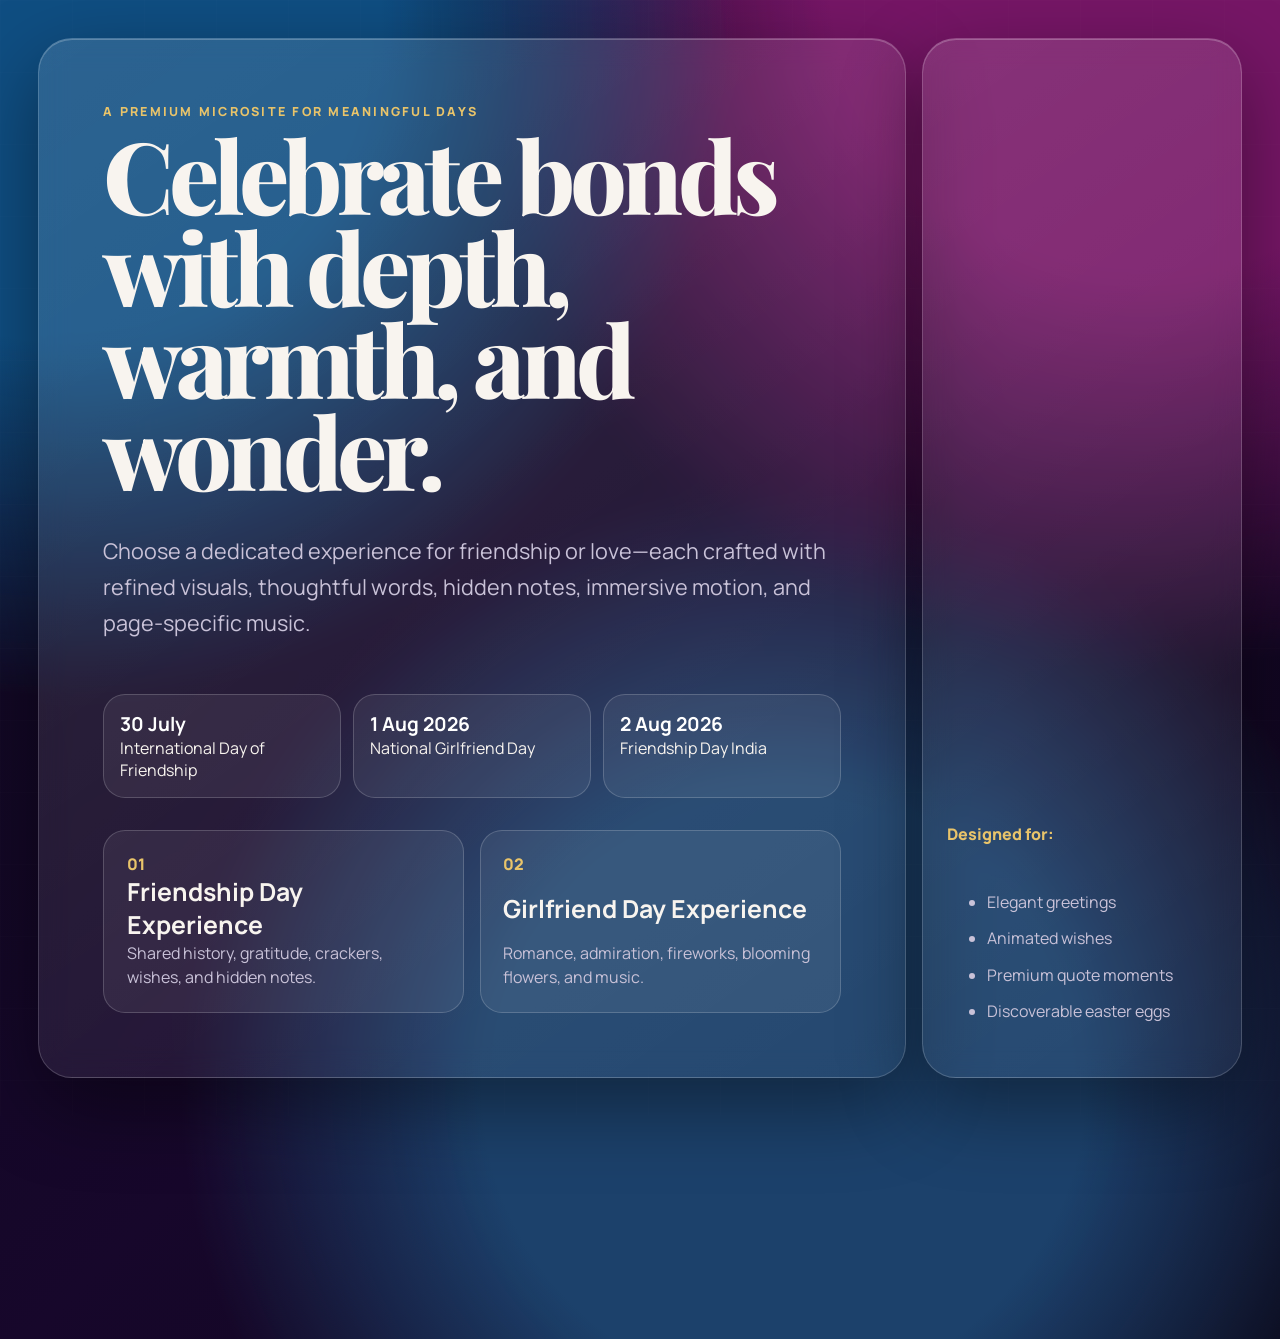
==== index.html @ 3ee18ed9 "Rework site with premium celebrations" ====
<!doctype html>
<html lang="en">
<head>
  <meta charset="utf-8" />
  <meta name="viewport" content="width=device-width, initial-scale=1" />
  <title>Eternal Bonds — Signature Celebrations</title>
  <link rel="preconnect" href="https://fonts.googleapis.com">
  <link rel="preconnect" href="https://fonts.gstatic.com" crossorigin>
  <link href="https://fonts.googleapis.com/css2?family=Manrope:wght@400;500;600;700;800&family=Playfair+Display:wght@700;800&display=swap" rel="stylesheet">
  <link rel="stylesheet" href="styles.css" />
</head>
<body class="home-page">
  <div class="aurora" aria-hidden="true"></div>
  <div class="grain" aria-hidden="true"></div>
  <main class="home-shell">
    <section class="home-hero glass tilt-card">
      <div class="hero-kicker">A premium microsite for meaningful days</div>
      <h1>Celebrate bonds with depth, warmth, and wonder.</h1>
      <p class="hero-copy">Choose a dedicated experience for friendship or love—each crafted with refined visuals, thoughtful words, hidden notes, immersive motion, and page-specific music.</p>
      <div class="date-strip" aria-label="Celebration dates">
        <span><b>30 July</b> International Day of Friendship</span>
        <span><b>1 Aug 2026</b> National Girlfriend Day</span>
        <span><b>2 Aug 2026</b> Friendship Day India</span>
      </div>
      <div class="portal-grid">
        <a class="portal friendship-portal" href="friendship.html">
          <span class="portal-mark">01</span>
          <strong>Friendship Day Experience</strong>
          <small>Shared history, gratitude, crackers, wishes, and hidden notes.</small>
        </a>
        <a class="portal girlfriend-portal" href="girlfriend.html">
          <span class="portal-mark">02</span>
          <strong>Girlfriend Day Experience</strong>
          <small>Romance, admiration, fireworks, blooming flowers, and music.</small>
        </a>
      </div>
    </section>
    <aside class="side-panel glass">
      <p>Designed for:</p>
      <ul>
        <li>Elegant greetings</li>
        <li>Animated wishes</li>
        <li>Premium quote moments</li>
        <li>Discoverable easter eggs</li>
      </ul>
    </aside>
  </main>
  <script src="script.js"></script>
</body>
</html>
---- styles.css ----
:root{--ink:#f8f4ef;--muted:#c9c2d8;--panel:rgba(15,18,38,.64);--line:rgba(255,255,255,.18);--gold:#e9c46a;--cyan:#62e8ff;--rose:#ff7bb8;--violet:#8f7cff;font-family:Manrope,system-ui,sans-serif}*{box-sizing:border-box}body{margin:0;min-height:100svh;color:var(--ink);background:#070817;overflow-x:hidden;perspective:1200px}a{color:inherit;text-decoration:none}button{font:inherit}.aurora{position:fixed;inset:-20%;z-index:-3;background:radial-gradient(circle at 18% 16%,#164d7a 0 16%,transparent 34%),radial-gradient(circle at 78% 12%,#6d195f 0 16%,transparent 36%),radial-gradient(circle at 58% 84%,#204065 0 18%,transparent 36%),linear-gradient(135deg,#080a18,#160827 55%,#080611);filter:saturate(1.15)}.grain{position:fixed;inset:0;z-index:-2;pointer-events:none;opacity:.25;background-image:linear-gradient(rgba(255,255,255,.04) 1px,transparent 1px),linear-gradient(90deg,rgba(255,255,255,.035) 1px,transparent 1px);background-size:72px 72px}.glass{border:1px solid var(--line);background:linear-gradient(145deg,rgba(255,255,255,.12),rgba(255,255,255,.045));box-shadow:0 28px 80px rgba(0,0,0,.42),inset 0 1px 0 rgba(255,255,255,.24);backdrop-filter:blur(14px)}
.home-shell{min-height:100svh;display:grid;grid-template-columns:minmax(0,1fr) 320px;gap:1rem;align-items:stretch;padding:clamp(1rem,3vw,3rem);max-width:1320px;margin:auto}.home-hero{border-radius:34px;padding:clamp(1.6rem,5vw,5rem);display:flex;flex-direction:column;justify-content:center}.hero-kicker,.section-label{color:var(--gold);font-weight:800;letter-spacing:.18em;text-transform:uppercase;font-size:.78rem}.home-hero h1,.signature-hero h1{font-family:'Playfair Display',serif;font-weight:800;letter-spacing:-.055em;line-height:.92;margin:.5rem 0 1rem}.home-hero h1{font-size:clamp(3rem,7.8vw,7.9rem);max-width:980px}.hero-copy,.lead{font-size:clamp(1.03rem,1.8vw,1.35rem);line-height:1.65;color:var(--muted);max-width:820px}.date-strip{display:grid;grid-template-columns:repeat(3,1fr);gap:.75rem;margin:2rem 0}.date-strip span,.portal,.editorial-card,.quote-card{border:1px solid var(--line);background:rgba(255,255,255,.065);border-radius:22px}.date-strip span{padding:1rem}.date-strip b{display:block;color:#fff;font-size:1.2rem}.portal-grid{display:grid;grid-template-columns:repeat(2,minmax(0,1fr));gap:1rem}.portal{padding:1.4rem;min-height:180px;display:flex;flex-direction:column;justify-content:space-between;transition:.25s ease}.portal:hover{transform:translateY(-8px);border-color:rgba(255,255,255,.42);background:rgba(255,255,255,.1)}.portal-mark{color:var(--gold);font-weight:900}.portal strong{font-size:1.55rem}.portal small{color:var(--muted);font-size:1rem;line-height:1.5}.side-panel{border-radius:34px;padding:1.5rem;align-self:stretch;display:flex;flex-direction:column;justify-content:end}.side-panel p{color:var(--gold);font-weight:800}.side-panel li{margin:.9rem 0;color:var(--muted)}
.topbar{position:fixed;z-index:20;top:1rem;left:50%;transform:translateX(-50%);width:min(1100px,calc(100% - 2rem));border-radius:999px;padding:.78rem 1rem;display:flex;align-items:center;justify-content:space-between}.music-toggle,.wish-button{border:0;border-radius:999px;padding:.9rem 1.2rem;color:#0d1022;background:linear-gradient(135deg,#fff,var(--cyan));font-weight:900;cursor:pointer;box-shadow:0 16px 36px rgba(0,0,0,.35)}.girlfriend-page .music-toggle,.girlfriend-page .wish-button{background:linear-gradient(135deg,#fff,#ff9ac9)}.celebration-shell{width:min(1120px,calc(100% - 2rem));margin:0 auto;padding:6.25rem 0 3rem;display:grid;gap:1.2rem}.signature-hero{border-radius:34px;padding:clamp(1.6rem,4vw,4rem);min-height:420px;display:grid;align-content:center;position:relative;overflow:hidden}.signature-hero:after{content:"";position:absolute;inset:auto -10% -35% 35%;height:260px;background:radial-gradient(circle,#ffffff24,transparent 62%);pointer-events:none}.signature-hero h1{font-size:clamp(2.6rem,6vw,6.5rem);max-width:980px}.hero-actions{display:flex;gap:1rem;align-items:center;flex-wrap:wrap;margin-top:1rem}.hero-actions span{color:var(--muted);max-width:420px}.content-band{display:grid;grid-template-columns:repeat(3,1fr);gap:1rem}.editorial-card{padding:1.4rem;min-height:210px}.editorial-card h2,.quote-stage h2,.easter-zone h2{font-family:'Playfair Display',serif;letter-spacing:-.03em;font-size:clamp(1.7rem,3vw,2.6rem);margin:.1rem 0 .75rem}.editorial-card p,.easter-zone p{color:var(--muted);line-height:1.65}.quote-stage,.easter-zone{border-radius:32px;padding:1.5rem}.quote-stage{display:grid;gap:1rem}.quote-grid{display:grid;grid-template-columns:repeat(3,1fr);gap:1rem}.quote-card{padding:1.25rem;min-height:180px;transition:opacity .4s ease,transform .4s ease}.quote-card span{display:inline-grid;place-items:center;width:48px;height:48px;border-radius:16px;background:rgba(255,255,255,.12);font-size:1.6rem}.quote-card p{font-size:1.08rem;line-height:1.55}.quote-card.fade-in{animation:fadeIn .7s ease both}.secret-field{min-height:100px;display:flex;flex-wrap:wrap;gap:.85rem;align-items:center;justify-content:center;margin-top:1rem}.secret{width:52px;height:52px;border:1px solid var(--line);border-radius:18px;background:rgba(255,255,255,.12);font-size:1.35rem;cursor:pointer;box-shadow:0 0 22px rgba(255,255,255,.12);transition:.2s ease}.secret:hover{transform:translateY(-5px) scale(1.05);background:rgba(255,255,255,.2)}.fading-quote{flex-basis:min(620px,100%);padding:1rem 1.1rem;border-radius:18px;background:rgba(248,244,239,.94);color:#181429;font-weight:900;text-align:center;box-shadow:0 20px 50px rgba(0,0,0,.38);animation:fadeQuote 4s ease forwards}.sky-effects{position:fixed;inset:0;z-index:10;pointer-events:none;overflow:hidden}.asteroid-particle,.spark,.petal{position:fixed;pointer-events:none;z-index:30}.asteroid-particle{width:6px;height:6px;border-radius:50%;background:radial-gradient(circle,#fff,#7af7ff 58%,transparent 70%);box-shadow:0 0 16px #74f8ff;animation:trail .65s ease-out forwards}.spark{width:8px;height:8px;border-radius:50%;background:var(--spark,#fff);box-shadow:0 0 20px var(--spark,#fff);animation:blast .95s cubic-bezier(.1,.7,.2,1) forwards}.petal{width:16px;height:24px;border-radius:70% 30% 70% 30%;background:linear-gradient(135deg,#fff,#ff79b7);box-shadow:0 0 18px #ff9ac9;animation:petalBloom 1.6s ease-out forwards}.sparkle{position:fixed;z-index:30;color:#fff6a9;pointer-events:none;text-shadow:0 0 18px #fff;animation:sparklePop .9s ease forwards}
@keyframes fadeIn{from{opacity:0;transform:translateY(12px)}to{opacity:1;transform:none}}@keyframes fadeQuote{0%{opacity:0;transform:translateY(8px) scale(.98)}15%,78%{opacity:1;transform:none}100%{opacity:0;transform:translateY(-14px) scale(.98)}}@keyframes trail{to{opacity:0;transform:translate(var(--dx),var(--dy)) scale(.1)}}@keyframes blast{to{opacity:0;transform:translate(var(--x),var(--y)) scale(.2) rotate(240deg)}}@keyframes petalBloom{0%{opacity:0;transform:translate(-50%,-50%) rotate(0) scale(.2)}20%{opacity:1}100%{opacity:0;transform:translate(var(--x),var(--y)) rotate(var(--r)) scale(1.08)}}@keyframes sparklePop{to{opacity:0;transform:translateY(-24px) scale(.2) rotate(90deg)}}
@media(max-width:980px){.home-shell{grid-template-columns:1fr}.side-panel{display:none}.date-strip,.portal-grid,.content-band,.quote-grid{grid-template-columns:1fr}.signature-hero{min-height:auto}.topbar{font-size:.9rem}.hero-actions{align-items:flex-start;flex-direction:column}}@media(prefers-reduced-motion:reduce){*,*::before,*::after{animation-duration:.01ms!important;animation-iteration-count:1!important;scroll-behavior:auto!important}.asteroid-particle,.spark,.petal,.sparkle{display:none!important}}
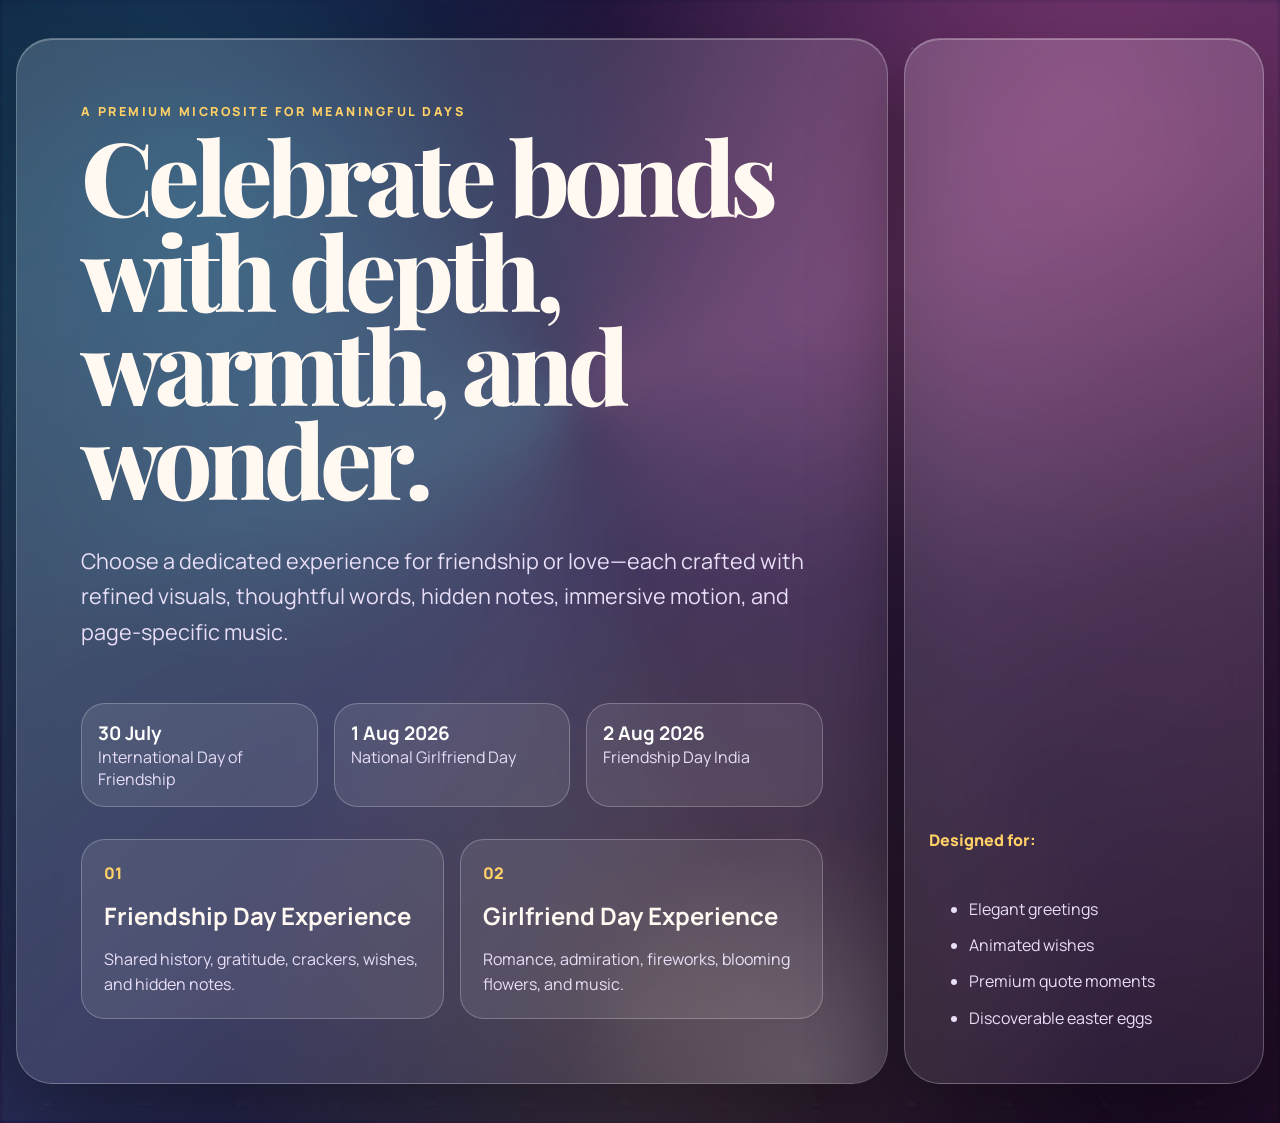
==== commit 544b38f3: "Refresh celebratory design with canvas effects" ====
--- a/index.html
+++ b/index.html
@@ -10,6 +10,7 @@
   <link rel="stylesheet" href="styles.css" />
 </head>
 <body class="home-page">
+  <canvas class="fx-canvas" aria-hidden="true"></canvas>
   <div class="aurora" aria-hidden="true"></div>
   <div class="grain" aria-hidden="true"></div>
   <main class="home-shell">
--- a/styles.css
+++ b/styles.css
@@ -1,5 +1,344 @@
-:root{--ink:#f8f4ef;--muted:#c9c2d8;--panel:rgba(15,18,38,.64);--line:rgba(255,255,255,.18);--gold:#e9c46a;--cyan:#62e8ff;--rose:#ff7bb8;--violet:#8f7cff;font-family:Manrope,system-ui,sans-serif}*{box-sizing:border-box}body{margin:0;min-height:100svh;color:var(--ink);background:#070817;overflow-x:hidden;perspective:1200px}a{color:inherit;text-decoration:none}button{font:inherit}.aurora{position:fixed;inset:-20%;z-index:-3;background:radial-gradient(circle at 18% 16%,#164d7a 0 16%,transparent 34%),radial-gradient(circle at 78% 12%,#6d195f 0 16%,transparent 36%),radial-gradient(circle at 58% 84%,#204065 0 18%,transparent 36%),linear-gradient(135deg,#080a18,#160827 55%,#080611);filter:saturate(1.15)}.grain{position:fixed;inset:0;z-index:-2;pointer-events:none;opacity:.25;background-image:linear-gradient(rgba(255,255,255,.04) 1px,transparent 1px),linear-gradient(90deg,rgba(255,255,255,.035) 1px,transparent 1px);background-size:72px 72px}.glass{border:1px solid var(--line);background:linear-gradient(145deg,rgba(255,255,255,.12),rgba(255,255,255,.045));box-shadow:0 28px 80px rgba(0,0,0,.42),inset 0 1px 0 rgba(255,255,255,.24);backdrop-filter:blur(14px)}
-.home-shell{min-height:100svh;display:grid;grid-template-columns:minmax(0,1fr) 320px;gap:1rem;align-items:stretch;padding:clamp(1rem,3vw,3rem);max-width:1320px;margin:auto}.home-hero{border-radius:34px;padding:clamp(1.6rem,5vw,5rem);display:flex;flex-direction:column;justify-content:center}.hero-kicker,.section-label{color:var(--gold);font-weight:800;letter-spacing:.18em;text-transform:uppercase;font-size:.78rem}.home-hero h1,.signature-hero h1{font-family:'Playfair Display',serif;font-weight:800;letter-spacing:-.055em;line-height:.92;margin:.5rem 0 1rem}.home-hero h1{font-size:clamp(3rem,7.8vw,7.9rem);max-width:980px}.hero-copy,.lead{font-size:clamp(1.03rem,1.8vw,1.35rem);line-height:1.65;color:var(--muted);max-width:820px}.date-strip{display:grid;grid-template-columns:repeat(3,1fr);gap:.75rem;margin:2rem 0}.date-strip span,.portal,.editorial-card,.quote-card{border:1px solid var(--line);background:rgba(255,255,255,.065);border-radius:22px}.date-strip span{padding:1rem}.date-strip b{display:block;color:#fff;font-size:1.2rem}.portal-grid{display:grid;grid-template-columns:repeat(2,minmax(0,1fr));gap:1rem}.portal{padding:1.4rem;min-height:180px;display:flex;flex-direction:column;justify-content:space-between;transition:.25s ease}.portal:hover{transform:translateY(-8px);border-color:rgba(255,255,255,.42);background:rgba(255,255,255,.1)}.portal-mark{color:var(--gold);font-weight:900}.portal strong{font-size:1.55rem}.portal small{color:var(--muted);font-size:1rem;line-height:1.5}.side-panel{border-radius:34px;padding:1.5rem;align-self:stretch;display:flex;flex-direction:column;justify-content:end}.side-panel p{color:var(--gold);font-weight:800}.side-panel li{margin:.9rem 0;color:var(--muted)}
-.topbar{position:fixed;z-index:20;top:1rem;left:50%;transform:translateX(-50%);width:min(1100px,calc(100% - 2rem));border-radius:999px;padding:.78rem 1rem;display:flex;align-items:center;justify-content:space-between}.music-toggle,.wish-button{border:0;border-radius:999px;padding:.9rem 1.2rem;color:#0d1022;background:linear-gradient(135deg,#fff,var(--cyan));font-weight:900;cursor:pointer;box-shadow:0 16px 36px rgba(0,0,0,.35)}.girlfriend-page .music-toggle,.girlfriend-page .wish-button{background:linear-gradient(135deg,#fff,#ff9ac9)}.celebration-shell{width:min(1120px,calc(100% - 2rem));margin:0 auto;padding:6.25rem 0 3rem;display:grid;gap:1.2rem}.signature-hero{border-radius:34px;padding:clamp(1.6rem,4vw,4rem);min-height:420px;display:grid;align-content:center;position:relative;overflow:hidden}.signature-hero:after{content:"";position:absolute;inset:auto -10% -35% 35%;height:260px;background:radial-gradient(circle,#ffffff24,transparent 62%);pointer-events:none}.signature-hero h1{font-size:clamp(2.6rem,6vw,6.5rem);max-width:980px}.hero-actions{display:flex;gap:1rem;align-items:center;flex-wrap:wrap;margin-top:1rem}.hero-actions span{color:var(--muted);max-width:420px}.content-band{display:grid;grid-template-columns:repeat(3,1fr);gap:1rem}.editorial-card{padding:1.4rem;min-height:210px}.editorial-card h2,.quote-stage h2,.easter-zone h2{font-family:'Playfair Display',serif;letter-spacing:-.03em;font-size:clamp(1.7rem,3vw,2.6rem);margin:.1rem 0 .75rem}.editorial-card p,.easter-zone p{color:var(--muted);line-height:1.65}.quote-stage,.easter-zone{border-radius:32px;padding:1.5rem}.quote-stage{display:grid;gap:1rem}.quote-grid{display:grid;grid-template-columns:repeat(3,1fr);gap:1rem}.quote-card{padding:1.25rem;min-height:180px;transition:opacity .4s ease,transform .4s ease}.quote-card span{display:inline-grid;place-items:center;width:48px;height:48px;border-radius:16px;background:rgba(255,255,255,.12);font-size:1.6rem}.quote-card p{font-size:1.08rem;line-height:1.55}.quote-card.fade-in{animation:fadeIn .7s ease both}.secret-field{min-height:100px;display:flex;flex-wrap:wrap;gap:.85rem;align-items:center;justify-content:center;margin-top:1rem}.secret{width:52px;height:52px;border:1px solid var(--line);border-radius:18px;background:rgba(255,255,255,.12);font-size:1.35rem;cursor:pointer;box-shadow:0 0 22px rgba(255,255,255,.12);transition:.2s ease}.secret:hover{transform:translateY(-5px) scale(1.05);background:rgba(255,255,255,.2)}.fading-quote{flex-basis:min(620px,100%);padding:1rem 1.1rem;border-radius:18px;background:rgba(248,244,239,.94);color:#181429;font-weight:900;text-align:center;box-shadow:0 20px 50px rgba(0,0,0,.38);animation:fadeQuote 4s ease forwards}.sky-effects{position:fixed;inset:0;z-index:10;pointer-events:none;overflow:hidden}.asteroid-particle,.spark,.petal{position:fixed;pointer-events:none;z-index:30}.asteroid-particle{width:6px;height:6px;border-radius:50%;background:radial-gradient(circle,#fff,#7af7ff 58%,transparent 70%);box-shadow:0 0 16px #74f8ff;animation:trail .65s ease-out forwards}.spark{width:8px;height:8px;border-radius:50%;background:var(--spark,#fff);box-shadow:0 0 20px var(--spark,#fff);animation:blast .95s cubic-bezier(.1,.7,.2,1) forwards}.petal{width:16px;height:24px;border-radius:70% 30% 70% 30%;background:linear-gradient(135deg,#fff,#ff79b7);box-shadow:0 0 18px #ff9ac9;animation:petalBloom 1.6s ease-out forwards}.sparkle{position:fixed;z-index:30;color:#fff6a9;pointer-events:none;text-shadow:0 0 18px #fff;animation:sparklePop .9s ease forwards}
-@keyframes fadeIn{from{opacity:0;transform:translateY(12px)}to{opacity:1;transform:none}}@keyframes fadeQuote{0%{opacity:0;transform:translateY(8px) scale(.98)}15%,78%{opacity:1;transform:none}100%{opacity:0;transform:translateY(-14px) scale(.98)}}@keyframes trail{to{opacity:0;transform:translate(var(--dx),var(--dy)) scale(.1)}}@keyframes blast{to{opacity:0;transform:translate(var(--x),var(--y)) scale(.2) rotate(240deg)}}@keyframes petalBloom{0%{opacity:0;transform:translate(-50%,-50%) rotate(0) scale(.2)}20%{opacity:1}100%{opacity:0;transform:translate(var(--x),var(--y)) rotate(var(--r)) scale(1.08)}}@keyframes sparklePop{to{opacity:0;transform:translateY(-24px) scale(.2) rotate(90deg)}}
-@media(max-width:980px){.home-shell{grid-template-columns:1fr}.side-panel{display:none}.date-strip,.portal-grid,.content-band,.quote-grid{grid-template-columns:1fr}.signature-hero{min-height:auto}.topbar{font-size:.9rem}.hero-actions{align-items:flex-start;flex-direction:column}}@media(prefers-reduced-motion:reduce){*,*::before,*::after{animation-duration:.01ms!important;animation-iteration-count:1!important;scroll-behavior:auto!important}.asteroid-particle,.spark,.petal,.sparkle{display:none!important}}
+:root {
+  --ink: #fff9f2;
+  --soft: #e8def7;
+  --deep: #090819;
+  --panel: rgba(255, 255, 255, 0.12);
+  --panel-strong: rgba(255, 255, 255, 0.18);
+  --line: rgba(255, 255, 255, 0.24);
+  --gold: #ffd166;
+  --cyan: #6ef3ff;
+  --rose: #ff7fbd;
+  --violet: #9d8cff;
+  --shadow: 0 28px 90px rgba(0, 0, 0, 0.42);
+  font-family: Manrope, system-ui, -apple-system, BlinkMacSystemFont, "Segoe UI", sans-serif;
+}
+
+* { box-sizing: border-box; }
+html { min-height: 100%; background: var(--deep); }
+body {
+  margin: 0;
+  min-height: 100svh;
+  color: var(--ink);
+  overflow-x: hidden;
+  background:
+    radial-gradient(circle at 16% 18%, rgba(48, 205, 255, 0.26), transparent 28rem),
+    radial-gradient(circle at 84% 10%, rgba(255, 107, 181, 0.28), transparent 30rem),
+    radial-gradient(circle at 52% 90%, rgba(255, 209, 102, 0.16), transparent 28rem),
+    linear-gradient(135deg, #080b28 0%, #21113f 48%, #12071d 100%);
+  perspective: 1200px;
+}
+
+a { color: inherit; text-decoration: none; }
+button { font: inherit; }
+
+.aurora,
+.grain,
+.fx-canvas,
+.sky-effects {
+  position: fixed;
+  inset: 0;
+  pointer-events: none;
+}
+
+.aurora {
+  z-index: -3;
+  background:
+    conic-gradient(from 160deg at 45% 35%, transparent, rgba(110, 243, 255, 0.18), transparent, rgba(255, 127, 189, 0.2), transparent),
+    radial-gradient(circle at 50% 40%, rgba(255, 255, 255, 0.07), transparent 32rem);
+  filter: blur(2px) saturate(1.15);
+}
+
+.grain {
+  z-index: -2;
+  opacity: 0.28;
+  background-image:
+    radial-gradient(rgba(255, 255, 255, 0.34) 1px, transparent 1.4px),
+    linear-gradient(rgba(255,255,255,0.035) 1px, transparent 1px);
+  background-size: 96px 96px, 48px 48px;
+  animation: starDrift 50s linear infinite;
+}
+
+.fx-canvas,
+.sky-effects { z-index: 12; }
+
+.glass {
+  border: 1px solid var(--line);
+  background: linear-gradient(145deg, rgba(255,255,255,0.17), rgba(255,255,255,0.065));
+  box-shadow: var(--shadow), inset 0 1px 0 rgba(255,255,255,0.28);
+  backdrop-filter: blur(18px);
+}
+
+.home-shell {
+  width: min(1280px, calc(100% - 2rem));
+  min-height: 100svh;
+  margin: 0 auto;
+  padding: clamp(1rem, 3vw, 3rem) 0;
+  display: grid;
+  grid-template-columns: minmax(0, 1fr) minmax(270px, 360px);
+  gap: 1rem;
+  align-items: stretch;
+}
+
+.home-hero,
+.side-panel,
+.signature-hero,
+.quote-stage,
+.easter-zone {
+  border-radius: 36px;
+}
+
+.home-hero {
+  position: relative;
+  overflow: hidden;
+  padding: clamp(1.6rem, 5vw, 5rem);
+  display: grid;
+  align-content: center;
+}
+
+.home-hero::after,
+.signature-hero::after {
+  content: "";
+  position: absolute;
+  width: 34rem;
+  height: 34rem;
+  right: -12rem;
+  bottom: -16rem;
+  border-radius: 50%;
+  background: radial-gradient(circle, rgba(255,255,255,0.18), transparent 62%);
+}
+
+.hero-kicker,
+.section-label {
+  margin: 0;
+  color: var(--gold);
+  font-size: 0.78rem;
+  font-weight: 900;
+  letter-spacing: 0.2em;
+  text-transform: uppercase;
+}
+
+.home-hero h1,
+.signature-hero h1 {
+  margin: 0.5rem 0 1rem;
+  font-family: "Playfair Display", Georgia, serif;
+  font-weight: 800;
+  letter-spacing: -0.055em;
+  line-height: 0.92;
+}
+
+.home-hero h1 { font-size: clamp(3.2rem, 8vw, 8.4rem); max-width: 1040px; }
+.signature-hero h1 { font-size: clamp(2.8rem, 6.2vw, 6.7rem); max-width: 1000px; }
+
+.hero-copy,
+.lead {
+  max-width: 840px;
+  color: var(--soft);
+  font-size: clamp(1rem, 1.75vw, 1.35rem);
+  line-height: 1.65;
+}
+
+.date-strip,
+.portal-grid,
+.content-band,
+.quote-grid {
+  display: grid;
+  gap: 1rem;
+}
+
+.date-strip { grid-template-columns: repeat(3, 1fr); margin: 2rem 0; }
+.date-strip span,
+.portal,
+.editorial-card,
+.quote-card {
+  border: 1px solid var(--line);
+  border-radius: 24px;
+  background: rgba(255,255,255,0.085);
+}
+.date-strip span { padding: 1rem; color: var(--soft); }
+.date-strip b { display: block; color: #fff; font-size: 1.18rem; }
+
+.portal-grid { grid-template-columns: repeat(2, minmax(0, 1fr)); }
+.portal {
+  min-height: 180px;
+  padding: 1.35rem;
+  display: flex;
+  flex-direction: column;
+  justify-content: space-between;
+  transition: transform 0.28s ease, background 0.28s ease, border-color 0.28s ease;
+}
+.portal:hover { transform: translateY(-10px); background: var(--panel-strong); border-color: rgba(255,255,255,0.44); }
+.portal-mark { color: var(--gold); font-weight: 900; }
+.portal strong { font-size: 1.5rem; }
+.portal small { color: var(--soft); font-size: 1rem; line-height: 1.55; }
+
+.side-panel {
+  padding: 1.5rem;
+  display: grid;
+  align-content: end;
+}
+.side-panel p { color: var(--gold); font-weight: 900; }
+.side-panel li { margin: 0.9rem 0; color: var(--soft); }
+
+.topbar {
+  position: fixed;
+  z-index: 30;
+  top: 1rem;
+  left: 50%;
+  transform: translateX(-50%);
+  width: min(1120px, calc(100% - 2rem));
+  border-radius: 999px;
+  padding: 0.75rem 1rem;
+  display: flex;
+  justify-content: space-between;
+  align-items: center;
+}
+
+.music-toggle,
+.wish-button {
+  border: 0;
+  border-radius: 999px;
+  padding: 0.92rem 1.25rem;
+  color: #111327;
+  font-weight: 900;
+  cursor: pointer;
+  background: linear-gradient(135deg, #fff, var(--cyan));
+  box-shadow: 0 18px 40px rgba(0,0,0,0.34);
+}
+.girlfriend-page .music-toggle,
+.girlfriend-page .wish-button { background: linear-gradient(135deg, #fff, #ff9bcf); }
+
+.celebration-shell {
+  width: min(1120px, calc(100% - 2rem));
+  margin: 0 auto;
+  padding: 6.4rem 0 3rem;
+  display: grid;
+  gap: 1.1rem;
+}
+
+.signature-hero {
+  min-height: 430px;
+  position: relative;
+  overflow: hidden;
+  padding: clamp(1.7rem, 4.2vw, 4rem);
+  display: grid;
+  align-content: center;
+}
+
+.hero-actions {
+  display: flex;
+  flex-wrap: wrap;
+  gap: 1rem;
+  align-items: center;
+  margin-top: 1rem;
+}
+.hero-actions span { max-width: 430px; color: var(--soft); }
+
+.content-band { grid-template-columns: repeat(3, 1fr); }
+.editorial-card { min-height: 205px; padding: 1.35rem; }
+.editorial-card h2,
+.quote-stage h2,
+.easter-zone h2 {
+  margin: 0.1rem 0 0.75rem;
+  font-family: "Playfair Display", Georgia, serif;
+  font-size: clamp(1.7rem, 3vw, 2.55rem);
+  letter-spacing: -0.03em;
+}
+.editorial-card p,
+.easter-zone p,
+.quote-card p { color: var(--soft); line-height: 1.62; }
+
+.quote-stage,
+.easter-zone { padding: 1.5rem; }
+.quote-stage { display: grid; gap: 1rem; }
+.quote-grid { grid-template-columns: repeat(3, 1fr); }
+.quote-card { min-height: 178px; padding: 1.25rem; }
+.quote-card span {
+  display: inline-grid;
+  place-items: center;
+  width: 48px;
+  height: 48px;
+  margin-bottom: 0.6rem;
+  border-radius: 16px;
+  background: rgba(255,255,255,0.14);
+  font-size: 1.6rem;
+}
+.quote-card.fade-in { animation: fadeIn 0.6s ease both; }
+
+.secret-field {
+  min-height: 104px;
+  display: flex;
+  flex-wrap: wrap;
+  justify-content: center;
+  align-items: center;
+  gap: 0.85rem;
+  margin-top: 1rem;
+}
+.secret {
+  width: 52px;
+  height: 52px;
+  border: 1px solid var(--line);
+  border-radius: 18px;
+  background: rgba(255,255,255,0.13);
+  color: #fff;
+  font-size: 1.35rem;
+  cursor: pointer;
+  transition: transform 0.2s ease, background 0.2s ease;
+}
+.secret:hover { transform: translateY(-5px) scale(1.06); background: rgba(255,255,255,0.22); }
+
+.fading-quote {
+  flex-basis: min(620px, 100%);
+  padding: 1rem 1.1rem;
+  border-radius: 18px;
+  color: #151224;
+  background: rgba(255, 250, 244, 0.95);
+  font-weight: 900;
+  text-align: center;
+  box-shadow: 0 20px 50px rgba(0,0,0,0.38);
+  animation: fadeQuote 4s ease forwards;
+}
+
+.asteroid-particle,
+.sparkle {
+  position: fixed;
+  z-index: 40;
+  pointer-events: none;
+}
+.asteroid-particle {
+  width: 6px;
+  height: 6px;
+  border-radius: 50%;
+  background: radial-gradient(circle, #fff, #7af7ff 58%, transparent 70%);
+  box-shadow: 0 0 16px #74f8ff;
+  animation: trail 0.65s ease-out forwards;
+}
+.sparkle {
+  color: #fff6a9;
+  text-shadow: 0 0 18px #fff;
+  animation: sparklePop 0.9s ease forwards;
+}
+
+@keyframes starDrift { to { background-position: 240px 360px, 96px 144px; } }
+@keyframes fadeIn { from { opacity: 0; transform: translateY(12px); } to { opacity: 1; transform: none; } }
+@keyframes fadeQuote { 0% { opacity: 0; transform: translateY(8px) scale(0.98); } 15%, 78% { opacity: 1; transform: none; } 100% { opacity: 0; transform: translateY(-14px) scale(0.98); } }
+@keyframes trail { to { opacity: 0; transform: translate(var(--dx), var(--dy)) scale(0.1); } }
+@keyframes sparklePop { to { opacity: 0; transform: translateY(-24px) scale(0.2) rotate(90deg); } }
+
+@media (max-width: 980px) {
+  .home-shell { grid-template-columns: 1fr; }
+  .side-panel { display: none; }
+  .date-strip,
+  .portal-grid,
+  .content-band,
+  .quote-grid { grid-template-columns: 1fr; }
+  .signature-hero { min-height: auto; }
+  .topbar { font-size: 0.9rem; }
+  .hero-actions { align-items: flex-start; flex-direction: column; }
+}
+
+@media (prefers-reduced-motion: reduce) {
+  *, *::before, *::after { animation-duration: 0.01ms !important; animation-iteration-count: 1 !important; scroll-behavior: auto !important; }
+  .asteroid-particle,
+  .sparkle,
+  .fx-canvas { display: none !important; }
+}
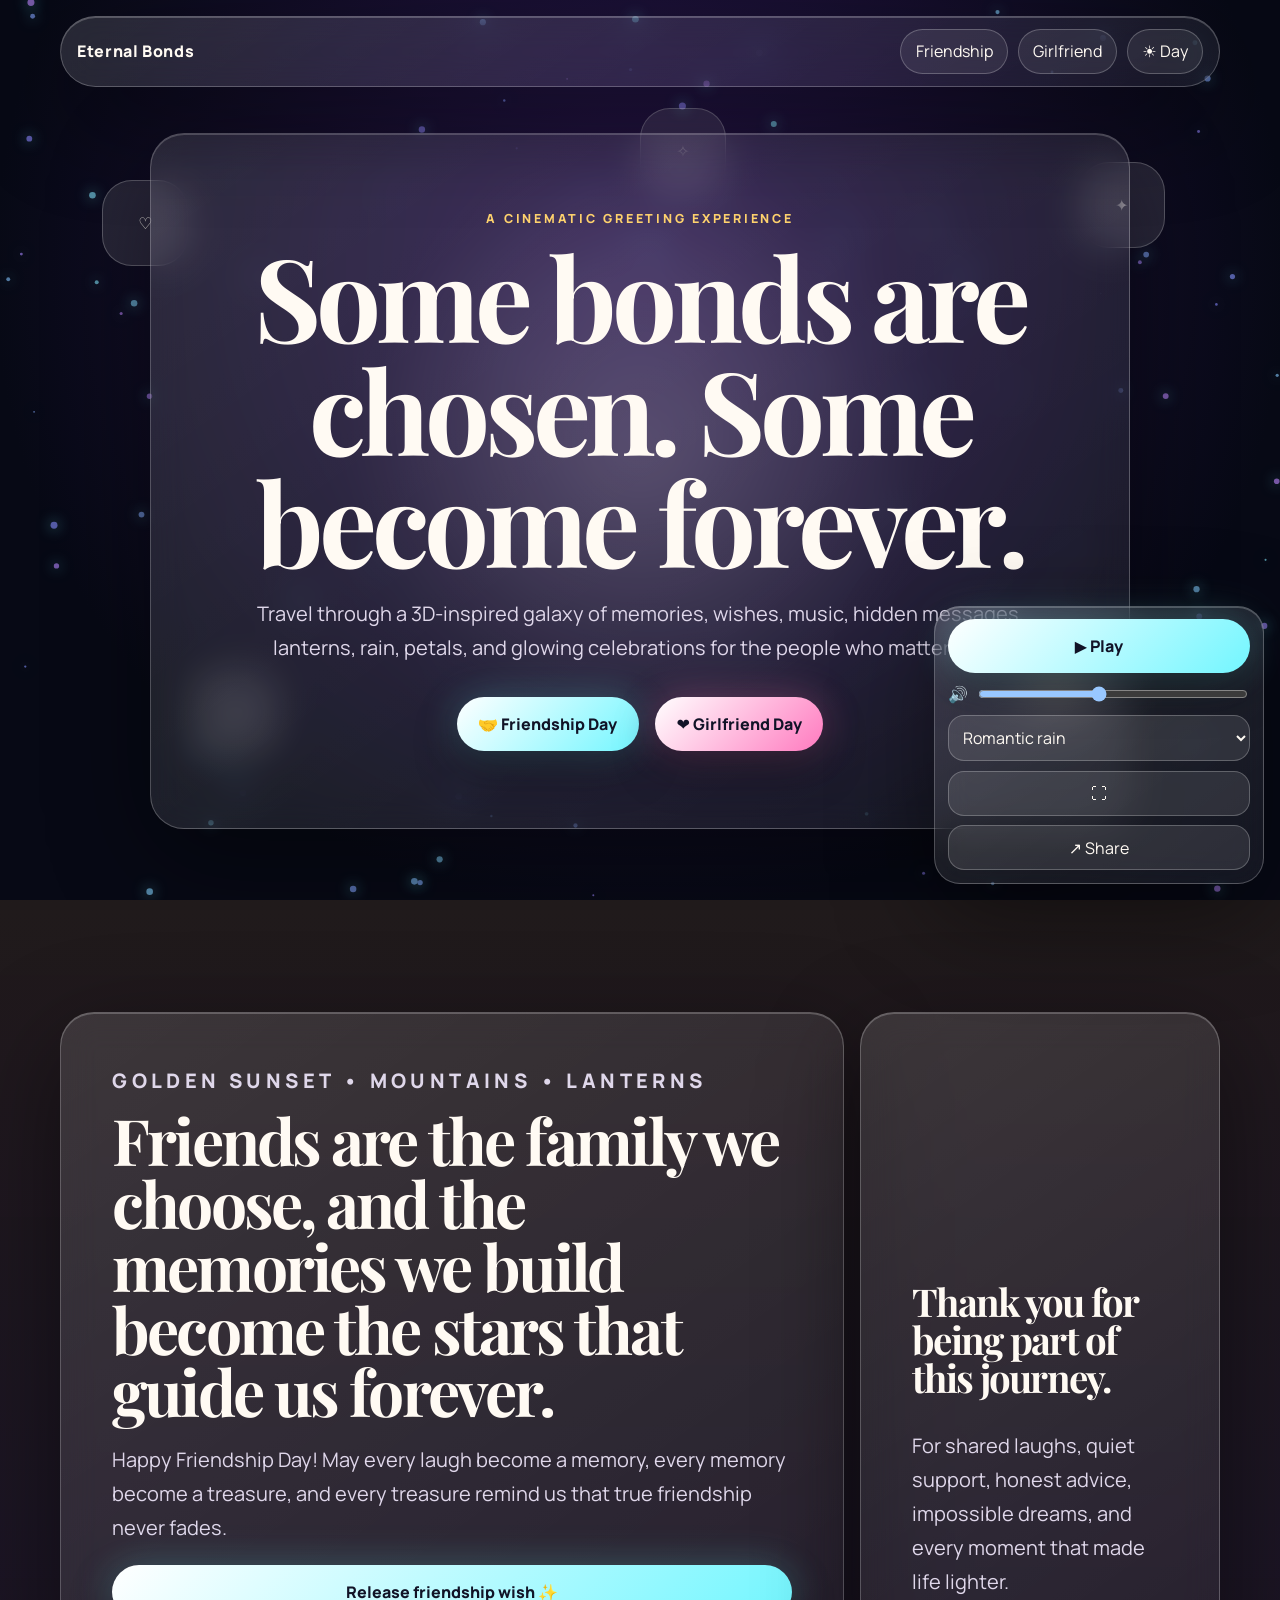
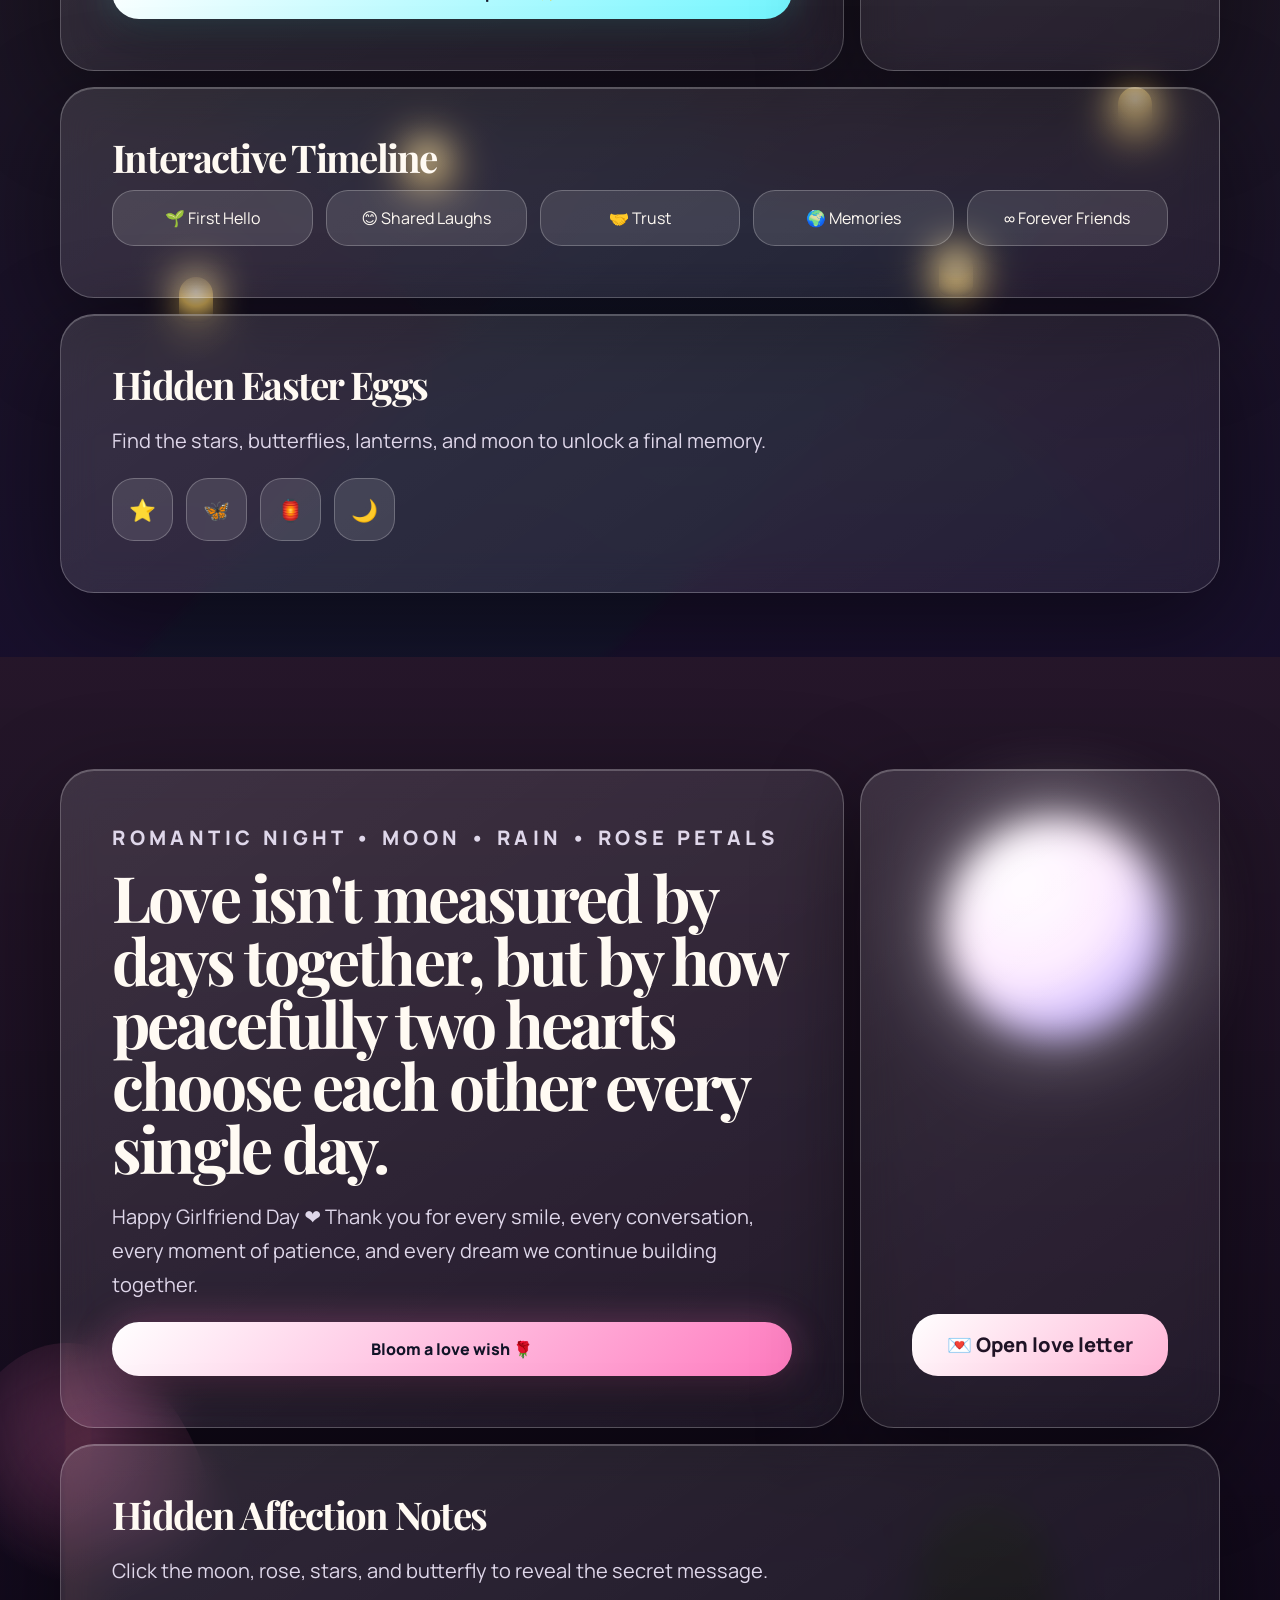
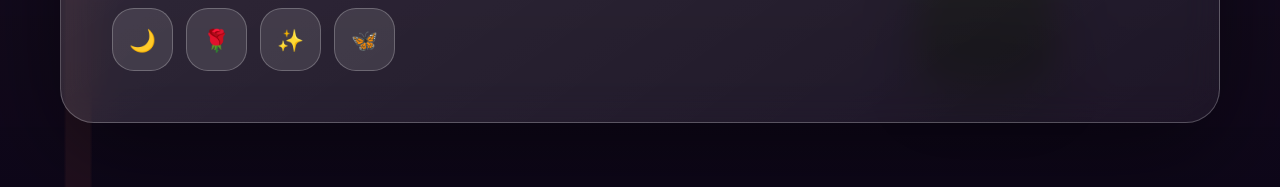
==== commit 4772868a: "Create cinematic Eternal Bonds experience" ====
--- a/index.html
+++ b/index.html
@@ -3,49 +3,113 @@
 <head>
   <meta charset="utf-8" />
   <meta name="viewport" content="width=device-width, initial-scale=1" />
-  <title>Eternal Bonds — Signature Celebrations</title>
+  <title>Eternal Bonds — Cinematic Greeting Experience</title>
   <link rel="preconnect" href="https://fonts.googleapis.com">
   <link rel="preconnect" href="https://fonts.gstatic.com" crossorigin>
-  <link href="https://fonts.googleapis.com/css2?family=Manrope:wght@400;500;600;700;800&family=Playfair+Display:wght@700;800&display=swap" rel="stylesheet">
+  <link href="https://fonts.googleapis.com/css2?family=Caveat:wght@600;700&family=Manrope:wght@400;500;600;700;800&family=Playfair+Display:wght@700;800&display=swap" rel="stylesheet">
   <link rel="stylesheet" href="styles.css" />
 </head>
-<body class="home-page">
-  <canvas class="fx-canvas" aria-hidden="true"></canvas>
-  <div class="aurora" aria-hidden="true"></div>
-  <div class="grain" aria-hidden="true"></div>
-  <main class="home-shell">
-    <section class="home-hero glass tilt-card">
-      <div class="hero-kicker">A premium microsite for meaningful days</div>
-      <h1>Celebrate bonds with depth, warmth, and wonder.</h1>
-      <p class="hero-copy">Choose a dedicated experience for friendship or love—each crafted with refined visuals, thoughtful words, hidden notes, immersive motion, and page-specific music.</p>
-      <div class="date-strip" aria-label="Celebration dates">
-        <span><b>30 July</b> International Day of Friendship</span>
-        <span><b>1 Aug 2026</b> National Girlfriend Day</span>
-        <span><b>2 Aug 2026</b> Friendship Day India</span>
+<body data-theme="night">
+  <canvas id="world" aria-hidden="true"></canvas>
+  <div class="mouse-light" aria-hidden="true"></div>
+  <nav class="site-nav glass">
+    <a class="brand" href="#home">Eternal Bonds</a>
+    <div class="nav-links">
+      <a href="#friendship">Friendship</a>
+      <a href="#girlfriend">Girlfriend</a>
+      <button class="theme-toggle" type="button">☀️ Day</button>
+    </div>
+  </nav>
+
+  <main>
+    <section id="home" class="scene home-scene" data-scene="galaxy">
+      <div class="orbital-set" aria-hidden="true">
+        <span>♡</span><span>✦</span><span>∞</span><span>🤝</span><span>✧</span>
       </div>
-      <div class="portal-grid">
-        <a class="portal friendship-portal" href="friendship.html">
-          <span class="portal-mark">01</span>
-          <strong>Friendship Day Experience</strong>
-          <small>Shared history, gratitude, crackers, wishes, and hidden notes.</small>
-        </a>
-        <a class="portal girlfriend-portal" href="girlfriend.html">
-          <span class="portal-mark">02</span>
-          <strong>Girlfriend Day Experience</strong>
-          <small>Romance, admiration, fireworks, blooming flowers, and music.</small>
-        </a>
+      <div class="hero glass reveal">
+        <p class="kicker">A cinematic greeting experience</p>
+        <h1>Some bonds are chosen. Some become forever.</h1>
+        <p class="hero-copy">Travel through a 3D-inspired galaxy of memories, wishes, music, hidden messages, lanterns, rain, petals, and glowing celebrations for the people who matter most.</p>
+        <div class="hero-actions">
+          <a class="glow-button friendship" href="#friendship">🤝 Friendship Day</a>
+          <a class="glow-button girlfriend" href="#girlfriend">❤️ Girlfriend Day</a>
+        </div>
       </div>
     </section>
-    <aside class="side-panel glass">
-      <p>Designed for:</p>
-      <ul>
-        <li>Elegant greetings</li>
-        <li>Animated wishes</li>
-        <li>Premium quote moments</li>
-        <li>Discoverable easter eggs</li>
-      </ul>
-    </aside>
+
+    <section id="friendship" class="scene friendship-scene" data-scene="friendship">
+      <div class="mountains" aria-hidden="true"></div>
+      <div class="lanterns" aria-hidden="true"><span></span><span></span><span></span><span></span></div>
+      <div class="scene-grid">
+        <header class="section-hero glass reveal">
+          <p class="kicker">Golden sunset • mountains • lanterns</p>
+          <h2>Friends are the family we choose, and the memories we build become the stars that guide us forever.</h2>
+          <p>Happy Friendship Day! May every laugh become a memory, every memory become a treasure, and every treasure remind us that true friendship never fades.</p>
+          <button class="wish-button" type="button" data-burst="friendship">Release friendship wish ✨</button>
+        </header>
+        <aside class="wish-panel glass reveal">
+          <h3>Thank you for being part of this journey.</h3>
+          <p>For shared laughs, quiet support, honest advice, impossible dreams, and every moment that made life lighter.</p>
+        </aside>
+      </div>
+
+      <section class="timeline glass reveal" aria-label="Friendship timeline">
+        <h3>Interactive Timeline</h3>
+        <div class="timeline-steps">
+          <button>🌱 First Hello</button><button>😊 Shared Laughs</button><button>🤝 Trust</button><button>🌍 Memories</button><button>∞ Forever Friends</button>
+        </div>
+      </section>
+
+      <section class="egg-zone glass reveal" data-kind="friendship">
+        <h3>Hidden Easter Eggs</h3>
+        <p>Find the stars, butterflies, lanterns, and moon to unlock a final memory.</p>
+        <div class="eggs" aria-live="polite"></div>
+        <div class="unlock-message" hidden>✨ You found every hidden memory.</div>
+      </section>
+    </section>
+
+    <section id="girlfriend" class="scene girlfriend-scene" data-scene="girlfriend">
+      <div class="moon" data-egg="You are someone's favourite chapter." aria-label="Hidden moon message" role="button" tabindex="0"></div>
+      <div class="couple" aria-hidden="true"></div>
+      <div class="blossom-tree" aria-hidden="true"></div>
+      <div class="scene-grid">
+        <header class="section-hero glass reveal">
+          <p class="kicker">Romantic night • moon • rain • rose petals</p>
+          <h2>Love isn't measured by days together, but by how peacefully two hearts choose each other every single day.</h2>
+          <p>Happy Girlfriend Day ❤️ Thank you for every smile, every conversation, every moment of patience, and every dream we continue building together.</p>
+          <button class="wish-button" type="button" data-burst="girlfriend">Bloom a love wish 🌹</button>
+        </header>
+        <aside class="letter-card glass reveal">
+          <button class="envelope" type="button" aria-expanded="false">💌 Open love letter</button>
+          <div class="letter-text" hidden>
+            <p>My favorite moments are not always loud. Sometimes they are the peaceful ones where your presence makes the whole world feel softer.</p>
+            <p>May today remind you how deeply you are appreciated, respected, protected, and loved.</p>
+          </div>
+        </aside>
+      </div>
+
+      <section class="egg-zone glass reveal" data-kind="girlfriend">
+        <h3>Hidden Affection Notes</h3>
+        <p>Click the moon, rose, stars, and butterfly to reveal the secret message.</p>
+        <div class="eggs" aria-live="polite"></div>
+        <div class="unlock-message" hidden>❤️ Thank you for making ordinary days feel extraordinary.</div>
+      </section>
+    </section>
   </main>
+
+  <aside class="floating-controls glass" aria-label="Media controls">
+    <button class="play-toggle" type="button">▶ Play</button>
+    <label>🔊 <input class="volume" type="range" min="0" max="0.18" step="0.01" value="0.08"></label>
+    <select class="music-select" aria-label="Music selector">
+      <option value="ambient">Soft piano + orchestra</option>
+      <option value="friendship">Friendship acoustic</option>
+      <option value="girlfriend">Romantic rain</option>
+    </select>
+    <button class="fullscreen" type="button">⛶</button>
+    <button class="share" type="button">↗ Share</button>
+  </aside>
+
+  <div class="toast" aria-live="polite"></div>
   <script src="script.js"></script>
 </body>
 </html>
--- a/styles.css
+++ b/styles.css
@@ -1,344 +1,345 @@
 :root {
-  --ink: #fff9f2;
-  --soft: #e8def7;
-  --deep: #090819;
-  --panel: rgba(255, 255, 255, 0.12);
-  --panel-strong: rgba(255, 255, 255, 0.18);
+  --ink: #fffaf3;
+  --muted: #dfd7ea;
+  --deep: #070915;
+  --glass: rgba(255, 255, 255, 0.13);
   --line: rgba(255, 255, 255, 0.24);
-  --gold: #ffd166;
-  --cyan: #6ef3ff;
-  --rose: #ff7fbd;
+  --gold: #ffd36e;
+  --cyan: #72f6ff;
+  --rose: #ff7abf;
   --violet: #9d8cff;
-  --shadow: 0 28px 90px rgba(0, 0, 0, 0.42);
-  font-family: Manrope, system-ui, -apple-system, BlinkMacSystemFont, "Segoe UI", sans-serif;
+  --shadow: 0 30px 100px rgba(0, 0, 0, 0.45);
+  color-scheme: dark;
+  font-family: Manrope, system-ui, sans-serif;
+}
+
+[data-theme="day"] {
+  --ink: #20142e;
+  --muted: #5f536f;
+  --deep: #fff5dc;
+  --glass: rgba(255, 255, 255, 0.54);
+  --line: rgba(80, 56, 116, 0.18);
+  color-scheme: light;
 }
 
 * { box-sizing: border-box; }
-html { min-height: 100%; background: var(--deep); }
+html { scroll-behavior: smooth; }
 body {
   margin: 0;
   min-height: 100svh;
+  overflow-x: hidden;
   color: var(--ink);
-  overflow-x: hidden;
-  background:
-    radial-gradient(circle at 16% 18%, rgba(48, 205, 255, 0.26), transparent 28rem),
-    radial-gradient(circle at 84% 10%, rgba(255, 107, 181, 0.28), transparent 30rem),
-    radial-gradient(circle at 52% 90%, rgba(255, 209, 102, 0.16), transparent 28rem),
-    linear-gradient(135deg, #080b28 0%, #21113f 48%, #12071d 100%);
-  perspective: 1200px;
+  background: var(--deep);
 }
 
 a { color: inherit; text-decoration: none; }
-button { font: inherit; }
-
-.aurora,
-.grain,
-.fx-canvas,
-.sky-effects {
+button, select, input { font: inherit; }
+button, select { cursor: pointer; }
+
+#world,
+.mouse-light {
   position: fixed;
   inset: 0;
   pointer-events: none;
 }
-
-.aurora {
-  z-index: -3;
-  background:
-    conic-gradient(from 160deg at 45% 35%, transparent, rgba(110, 243, 255, 0.18), transparent, rgba(255, 127, 189, 0.2), transparent),
-    radial-gradient(circle at 50% 40%, rgba(255, 255, 255, 0.07), transparent 32rem);
-  filter: blur(2px) saturate(1.15);
-}
-
-.grain {
-  z-index: -2;
-  opacity: 0.28;
-  background-image:
-    radial-gradient(rgba(255, 255, 255, 0.34) 1px, transparent 1.4px),
-    linear-gradient(rgba(255,255,255,0.035) 1px, transparent 1px);
-  background-size: 96px 96px, 48px 48px;
-  animation: starDrift 50s linear infinite;
-}
-
-.fx-canvas,
-.sky-effects { z-index: 12; }
+#world { z-index: -3; background: radial-gradient(circle at 50% 30%, #29164d, #070915 72%); }
+.mouse-light {
+  z-index: -1;
+  background: radial-gradient(circle at var(--mx, 50%) var(--my, 50%), rgba(255,255,255,0.18), transparent 18rem);
+  mix-blend-mode: screen;
+}
 
 .glass {
   border: 1px solid var(--line);
-  background: linear-gradient(145deg, rgba(255,255,255,0.17), rgba(255,255,255,0.065));
-  box-shadow: var(--shadow), inset 0 1px 0 rgba(255,255,255,0.28);
+  background: linear-gradient(145deg, var(--glass), rgba(255,255,255,0.055));
+  box-shadow: var(--shadow), inset 0 1px 0 rgba(255,255,255,0.22);
   backdrop-filter: blur(18px);
 }
 
-.home-shell {
-  width: min(1280px, calc(100% - 2rem));
-  min-height: 100svh;
-  margin: 0 auto;
-  padding: clamp(1rem, 3vw, 3rem) 0;
-  display: grid;
-  grid-template-columns: minmax(0, 1fr) minmax(270px, 360px);
-  gap: 1rem;
-  align-items: stretch;
-}
-
-.home-hero,
-.side-panel,
-.signature-hero,
-.quote-stage,
-.easter-zone {
-  border-radius: 36px;
-}
-
-.home-hero {
-  position: relative;
-  overflow: hidden;
-  padding: clamp(1.6rem, 5vw, 5rem);
-  display: grid;
-  align-content: center;
-}
-
-.home-hero::after,
-.signature-hero::after {
-  content: "";
-  position: absolute;
-  width: 34rem;
-  height: 34rem;
-  right: -12rem;
-  bottom: -16rem;
-  border-radius: 50%;
-  background: radial-gradient(circle, rgba(255,255,255,0.18), transparent 62%);
-}
-
-.hero-kicker,
-.section-label {
-  margin: 0;
-  color: var(--gold);
-  font-size: 0.78rem;
-  font-weight: 900;
-  letter-spacing: 0.2em;
-  text-transform: uppercase;
-}
-
-.home-hero h1,
-.signature-hero h1 {
-  margin: 0.5rem 0 1rem;
-  font-family: "Playfair Display", Georgia, serif;
-  font-weight: 800;
-  letter-spacing: -0.055em;
-  line-height: 0.92;
-}
-
-.home-hero h1 { font-size: clamp(3.2rem, 8vw, 8.4rem); max-width: 1040px; }
-.signature-hero h1 { font-size: clamp(2.8rem, 6.2vw, 6.7rem); max-width: 1000px; }
-
-.hero-copy,
-.lead {
-  max-width: 840px;
-  color: var(--soft);
-  font-size: clamp(1rem, 1.75vw, 1.35rem);
-  line-height: 1.65;
-}
-
-.date-strip,
-.portal-grid,
-.content-band,
-.quote-grid {
-  display: grid;
-  gap: 1rem;
-}
-
-.date-strip { grid-template-columns: repeat(3, 1fr); margin: 2rem 0; }
-.date-strip span,
-.portal,
-.editorial-card,
-.quote-card {
-  border: 1px solid var(--line);
-  border-radius: 24px;
-  background: rgba(255,255,255,0.085);
-}
-.date-strip span { padding: 1rem; color: var(--soft); }
-.date-strip b { display: block; color: #fff; font-size: 1.18rem; }
-
-.portal-grid { grid-template-columns: repeat(2, minmax(0, 1fr)); }
-.portal {
-  min-height: 180px;
-  padding: 1.35rem;
-  display: flex;
-  flex-direction: column;
-  justify-content: space-between;
-  transition: transform 0.28s ease, background 0.28s ease, border-color 0.28s ease;
-}
-.portal:hover { transform: translateY(-10px); background: var(--panel-strong); border-color: rgba(255,255,255,0.44); }
-.portal-mark { color: var(--gold); font-weight: 900; }
-.portal strong { font-size: 1.5rem; }
-.portal small { color: var(--soft); font-size: 1rem; line-height: 1.55; }
-
-.side-panel {
-  padding: 1.5rem;
-  display: grid;
-  align-content: end;
-}
-.side-panel p { color: var(--gold); font-weight: 900; }
-.side-panel li { margin: 0.9rem 0; color: var(--soft); }
-
-.topbar {
-  position: fixed;
-  z-index: 30;
+.site-nav {
+  position: fixed;
   top: 1rem;
   left: 50%;
+  z-index: 20;
+  width: min(1160px, calc(100% - 2rem));
   transform: translateX(-50%);
-  width: min(1120px, calc(100% - 2rem));
   border-radius: 999px;
   padding: 0.75rem 1rem;
   display: flex;
   justify-content: space-between;
   align-items: center;
 }
-
-.music-toggle,
-.wish-button {
+.brand { font-weight: 900; letter-spacing: 0.04em; }
+.nav-links { display: flex; gap: 0.6rem; align-items: center; }
+.nav-links a, .theme-toggle {
+  border: 1px solid var(--line);
+  border-radius: 999px;
+  padding: 0.65rem 0.9rem;
+  background: rgba(255,255,255,0.08);
+  color: var(--ink);
+}
+
+.scene {
+  position: relative;
+  min-height: 100svh;
+  padding: 7rem max(1rem, calc((100vw - 1160px) / 2)) 4rem;
+  overflow: hidden;
+}
+.home-scene { display: grid; place-items: center; }
+
+.hero,
+.section-hero,
+.wish-panel,
+.letter-card,
+.timeline,
+.egg-zone {
+  border-radius: 34px;
+}
+
+.hero {
+  position: relative;
+  z-index: 2;
+  width: min(980px, 100%);
+  padding: clamp(2rem, 6vw, 5rem);
+  text-align: center;
+  transform-style: preserve-3d;
+}
+.kicker {
+  margin: 0 0 0.7rem;
+  color: var(--gold);
+  font-size: 0.78rem;
+  font-weight: 900;
+  letter-spacing: 0.22em;
+  text-transform: uppercase;
+}
+h1, h2, h3 {
+  font-family: "Playfair Display", Georgia, serif;
+  letter-spacing: -0.045em;
+  line-height: 0.98;
+}
+h1 { margin: 0; font-size: clamp(3.2rem, 9vw, 8.8rem); }
+h2 { margin: 0; font-size: clamp(2.3rem, 5vw, 5.6rem); }
+h3 { margin: 0 0 0.8rem; font-size: clamp(1.8rem, 3vw, 3rem); }
+.hero-copy, .section-hero p, .wish-panel p, .letter-card p, .egg-zone p {
+  color: var(--muted);
+  font-size: clamp(1rem, 1.8vw, 1.25rem);
+  line-height: 1.7;
+}
+.hero-actions { margin-top: 2rem; display: flex; justify-content: center; gap: 1rem; flex-wrap: wrap; }
+.glow-button, .wish-button, .play-toggle {
   border: 0;
   border-radius: 999px;
-  padding: 0.92rem 1.25rem;
+  padding: 1rem 1.35rem;
   color: #111327;
   font-weight: 900;
+  background: linear-gradient(135deg, #fff, var(--cyan));
+  box-shadow: 0 18px 44px rgba(0,0,0,0.36), 0 0 38px rgba(114,246,255,0.28);
+}
+.glow-button.girlfriend, .girlfriend-scene .wish-button { background: linear-gradient(135deg, #fff, var(--rose)); box-shadow: 0 18px 44px rgba(0,0,0,0.36), 0 0 38px rgba(255,122,191,0.32); }
+
+.orbital-set span {
+  position: absolute;
+  z-index: 1;
+  display: grid;
+  place-items: center;
+  width: 86px;
+  height: 86px;
+  border: 1px solid var(--line);
+  border-radius: 30px;
+  background: rgba(255,255,255,0.11);
+  animation: float 7s ease-in-out infinite;
+}
+.orbital-set span:nth-child(1) { left: 8%; top: 20%; }
+.orbital-set span:nth-child(2) { right: 9%; top: 18%; animation-delay: -1s; }
+.orbital-set span:nth-child(3) { left: 15%; bottom: 16%; animation-delay: -2s; }
+.orbital-set span:nth-child(4) { right: 14%; bottom: 20%; animation-delay: -3s; }
+.orbital-set span:nth-child(5) { left: 50%; top: 12%; animation-delay: -4s; }
+
+.scene-grid {
+  display: grid;
+  grid-template-columns: minmax(0, 1fr) minmax(280px, 360px);
+  gap: 1rem;
+  align-items: stretch;
+}
+.section-hero, .wish-panel, .letter-card, .timeline, .egg-zone { padding: clamp(1.4rem, 4vw, 3.25rem); position: relative; z-index: 2; }
+.section-hero { min-height: 480px; display: grid; align-content: center; }
+.wish-panel, .letter-card { display: grid; align-content: end; }
+
+.friendship-scene {
+  background: linear-gradient(180deg, rgba(255,177,87,0.1), rgba(69,35,104,0.28));
+}
+.mountains::before, .mountains::after {
+  content: "";
+  position: absolute;
+  left: -5%;
+  right: -5%;
+  bottom: 0;
+  height: 34%;
+  background: linear-gradient(135deg, transparent 35%, rgba(20,23,44,0.9) 36% 60%, transparent 61%);
+  opacity: 0.72;
+}
+.mountains::after { bottom: 7%; transform: scaleX(-1); opacity: 0.45; }
+.lanterns span {
+  position: absolute;
+  width: 34px;
+  height: 46px;
+  border-radius: 18px 18px 10px 10px;
+  background: radial-gradient(circle at 50% 30%, #fff, #ffd36e 42%, rgba(255,211,110,0.08));
+  box-shadow: 0 0 34px #ffd36e;
+  animation: lantern 8s ease-in-out infinite;
+}
+.lanterns span:nth-child(1) { left: 14%; top: 72%; }
+.lanterns span:nth-child(2) { left: 32%; top: 62%; animation-delay: -2s; }
+.lanterns span:nth-child(3) { right: 24%; top: 70%; animation-delay: -4s; }
+.lanterns span:nth-child(4) { right: 10%; top: 58%; animation-delay: -6s; }
+
+.girlfriend-scene {
+  background: linear-gradient(180deg, rgba(255,122,191,0.12), rgba(20,7,29,0.6));
+}
+.moon {
+  position: absolute;
+  right: 9%;
+  top: 10rem;
+  width: clamp(110px, 18vw, 220px);
+  height: clamp(110px, 18vw, 220px);
+  border-radius: 50%;
+  background: radial-gradient(circle at 35% 30%, #fff, #fee9ff 48%, #cab4ff 70%);
+  box-shadow: 0 0 90px rgba(255,255,255,0.58);
+  z-index: 1;
   cursor: pointer;
-  background: linear-gradient(135deg, #fff, var(--cyan));
-  box-shadow: 0 18px 40px rgba(0,0,0,0.34);
-}
-.girlfriend-page .music-toggle,
-.girlfriend-page .wish-button { background: linear-gradient(135deg, #fff, #ff9bcf); }
-
-.celebration-shell {
-  width: min(1120px, calc(100% - 2rem));
-  margin: 0 auto;
-  padding: 6.4rem 0 3rem;
+}
+.couple {
+  position: absolute;
+  right: 18%;
+  bottom: 10%;
+  width: 130px;
+  height: 170px;
+  border-radius: 70px 70px 20px 20px;
+  background: linear-gradient(#111, #050507);
+  filter: drop-shadow(0 30px 28px rgba(0,0,0,0.45));
+  opacity: 0.8;
+}
+.blossom-tree {
+  position: absolute;
+  left: -4rem;
+  bottom: -1rem;
+  width: 290px;
+  height: 460px;
+  border-radius: 45% 55% 0 0;
+  background: radial-gradient(circle at 55% 20%, rgba(255,122,191,0.45), transparent 38%), linear-gradient(90deg, transparent 44%, #271421 45% 53%, transparent 54%);
+  opacity: 0.8;
+}
+
+.timeline, .egg-zone { margin-top: 1rem; }
+.timeline-steps {
   display: grid;
-  gap: 1.1rem;
-}
-
-.signature-hero {
-  min-height: 430px;
-  position: relative;
-  overflow: hidden;
-  padding: clamp(1.7rem, 4.2vw, 4rem);
+  grid-template-columns: repeat(5, 1fr);
+  gap: 0.8rem;
+}
+.timeline-steps button, .egg {
+  border: 1px solid var(--line);
+  border-radius: 22px;
+  padding: 1rem;
+  color: var(--ink);
+  background: rgba(255,255,255,0.11);
+  transition: transform 0.25s ease, background 0.25s ease;
+}
+.timeline-steps button:hover, .egg:hover { transform: translateY(-8px) rotateX(8deg); background: rgba(255,255,255,0.2); }
+.eggs { display: flex; flex-wrap: wrap; gap: 0.8rem; margin-top: 1rem; }
+.egg { min-width: 58px; min-height: 58px; font-size: 1.35rem; }
+.egg.found { opacity: 0.58; transform: scale(0.94); }
+.unlock-message {
+  margin-top: 1rem;
+  padding: 1rem;
+  border-radius: 20px;
+  background: rgba(255,255,255,0.16);
+  font-weight: 900;
+}
+
+.envelope {
+  border: 0;
+  border-radius: 26px;
+  padding: 1.1rem;
+  font-size: 1.25rem;
+  color: #201326;
+  background: linear-gradient(135deg, #fff, #ffb4d6);
+  font-weight: 900;
+}
+.letter-text {
+  margin-top: 1rem;
+  padding: 1.1rem;
+  border-radius: 24px;
+  background: rgba(255,255,255,0.12);
+  font-family: Caveat, cursive;
+  font-size: 1.45rem;
+  animation: ink 1s steps(24) both;
+}
+
+.floating-controls {
+  position: fixed;
+  right: 1rem;
+  bottom: 1rem;
+  z-index: 24;
+  width: min(330px, calc(100% - 2rem));
+  border-radius: 26px;
+  padding: 0.8rem;
   display: grid;
-  align-content: center;
-}
-
-.hero-actions {
-  display: flex;
-  flex-wrap: wrap;
-  gap: 1rem;
-  align-items: center;
-  margin-top: 1rem;
-}
-.hero-actions span { max-width: 430px; color: var(--soft); }
-
-.content-band { grid-template-columns: repeat(3, 1fr); }
-.editorial-card { min-height: 205px; padding: 1.35rem; }
-.editorial-card h2,
-.quote-stage h2,
-.easter-zone h2 {
-  margin: 0.1rem 0 0.75rem;
-  font-family: "Playfair Display", Georgia, serif;
-  font-size: clamp(1.7rem, 3vw, 2.55rem);
-  letter-spacing: -0.03em;
-}
-.editorial-card p,
-.easter-zone p,
-.quote-card p { color: var(--soft); line-height: 1.62; }
-
-.quote-stage,
-.easter-zone { padding: 1.5rem; }
-.quote-stage { display: grid; gap: 1rem; }
-.quote-grid { grid-template-columns: repeat(3, 1fr); }
-.quote-card { min-height: 178px; padding: 1.25rem; }
-.quote-card span {
-  display: inline-grid;
-  place-items: center;
-  width: 48px;
-  height: 48px;
-  margin-bottom: 0.6rem;
+  gap: 0.6rem;
+}
+.floating-controls label { display: flex; gap: 0.5rem; align-items: center; }
+.floating-controls input, .floating-controls select { width: 100%; }
+.floating-controls select, .fullscreen, .share {
+  border: 1px solid var(--line);
   border-radius: 16px;
-  background: rgba(255,255,255,0.14);
-  font-size: 1.6rem;
-}
-.quote-card.fade-in { animation: fadeIn 0.6s ease both; }
-
-.secret-field {
-  min-height: 104px;
-  display: flex;
-  flex-wrap: wrap;
-  justify-content: center;
-  align-items: center;
-  gap: 0.85rem;
-  margin-top: 1rem;
-}
-.secret {
-  width: 52px;
-  height: 52px;
-  border: 1px solid var(--line);
-  border-radius: 18px;
-  background: rgba(255,255,255,0.13);
-  color: #fff;
-  font-size: 1.35rem;
-  cursor: pointer;
-  transition: transform 0.2s ease, background 0.2s ease;
-}
-.secret:hover { transform: translateY(-5px) scale(1.06); background: rgba(255,255,255,0.22); }
-
-.fading-quote {
-  flex-basis: min(620px, 100%);
-  padding: 1rem 1.1rem;
-  border-radius: 18px;
-  color: #151224;
-  background: rgba(255, 250, 244, 0.95);
-  font-weight: 900;
-  text-align: center;
-  box-shadow: 0 20px 50px rgba(0,0,0,0.38);
-  animation: fadeQuote 4s ease forwards;
-}
-
-.asteroid-particle,
-.sparkle {
-  position: fixed;
+  padding: 0.65rem;
+  color: var(--ink);
+  background: rgba(255,255,255,0.1);
+}
+.toast {
+  position: fixed;
+  left: 50%;
+  bottom: 1rem;
   z-index: 40;
+  max-width: min(620px, calc(100% - 2rem));
+  transform: translateX(-50%) translateY(120%);
+  padding: 1rem 1.2rem;
+  border-radius: 20px;
+  color: #171126;
+  background: rgba(255,250,244,0.96);
+  font-weight: 900;
+  opacity: 0;
+  transition: 0.35s ease;
+}
+.toast.show { opacity: 1; transform: translateX(-50%) translateY(0); }
+.reveal { opacity: 0; transform: translateY(36px) scale(0.98); transition: 0.75s cubic-bezier(.2,.8,.2,1); }
+.reveal.visible { opacity: 1; transform: none; }
+
+@keyframes float { 50% { transform: translateY(-20px) rotateX(12deg) rotateY(16deg); } }
+@keyframes lantern { 0% { transform: translateY(0); opacity: 0; } 20%, 80% { opacity: 1; } 100% { transform: translateY(-55vh); opacity: 0; } }
+@keyframes ink { from { clip-path: inset(0 100% 0 0); } to { clip-path: inset(0); } }
+
+@media (max-width: 860px) {
+  .site-nav { align-items: flex-start; border-radius: 28px; }
+  .nav-links { flex-wrap: wrap; justify-content: flex-end; }
+  .scene-grid, .timeline-steps { grid-template-columns: 1fr; }
+  .scene { padding-top: 9rem; }
+  .floating-controls { position: sticky; margin: 1rem; width: auto; }
+  .orbital-set span { display: none; }
+}
+
+@media (prefers-reduced-motion: reduce) {
+  *, *::before, *::after { animation-duration: 0.01ms !important; animation-iteration-count: 1 !important; scroll-behavior: auto !important; transition: none !important; }
+  #world { display: none; }
+}
+.spark-trail {
+  position: fixed;
+  z-index: 30;
+  width: 7px;
+  height: 7px;
+  border-radius: 50%;
   pointer-events: none;
-}
-.asteroid-particle {
-  width: 6px;
-  height: 6px;
-  border-radius: 50%;
-  background: radial-gradient(circle, #fff, #7af7ff 58%, transparent 70%);
-  box-shadow: 0 0 16px #74f8ff;
-  animation: trail 0.65s ease-out forwards;
-}
-.sparkle {
-  color: #fff6a9;
-  text-shadow: 0 0 18px #fff;
-  animation: sparklePop 0.9s ease forwards;
-}
-
-@keyframes starDrift { to { background-position: 240px 360px, 96px 144px; } }
-@keyframes fadeIn { from { opacity: 0; transform: translateY(12px); } to { opacity: 1; transform: none; } }
-@keyframes fadeQuote { 0% { opacity: 0; transform: translateY(8px) scale(0.98); } 15%, 78% { opacity: 1; transform: none; } 100% { opacity: 0; transform: translateY(-14px) scale(0.98); } }
-@keyframes trail { to { opacity: 0; transform: translate(var(--dx), var(--dy)) scale(0.1); } }
-@keyframes sparklePop { to { opacity: 0; transform: translateY(-24px) scale(0.2) rotate(90deg); } }
-
-@media (max-width: 980px) {
-  .home-shell { grid-template-columns: 1fr; }
-  .side-panel { display: none; }
-  .date-strip,
-  .portal-grid,
-  .content-band,
-  .quote-grid { grid-template-columns: 1fr; }
-  .signature-hero { min-height: auto; }
-  .topbar { font-size: 0.9rem; }
-  .hero-actions { align-items: flex-start; flex-direction: column; }
-}
-
-@media (prefers-reduced-motion: reduce) {
-  *, *::before, *::after { animation-duration: 0.01ms !important; animation-iteration-count: 1 !important; scroll-behavior: auto !important; }
-  .asteroid-particle,
-  .sparkle,
-  .fx-canvas { display: none !important; }
-}
+  background: radial-gradient(circle, #fff, #72f6ff 58%, transparent 72%);
+  box-shadow: 0 0 18px #72f6ff;
+  animation: trailOut 0.65s ease-out forwards;
+}
+@keyframes trailOut { to { opacity: 0; transform: translate(var(--dx), var(--dy)) scale(0.12); } }
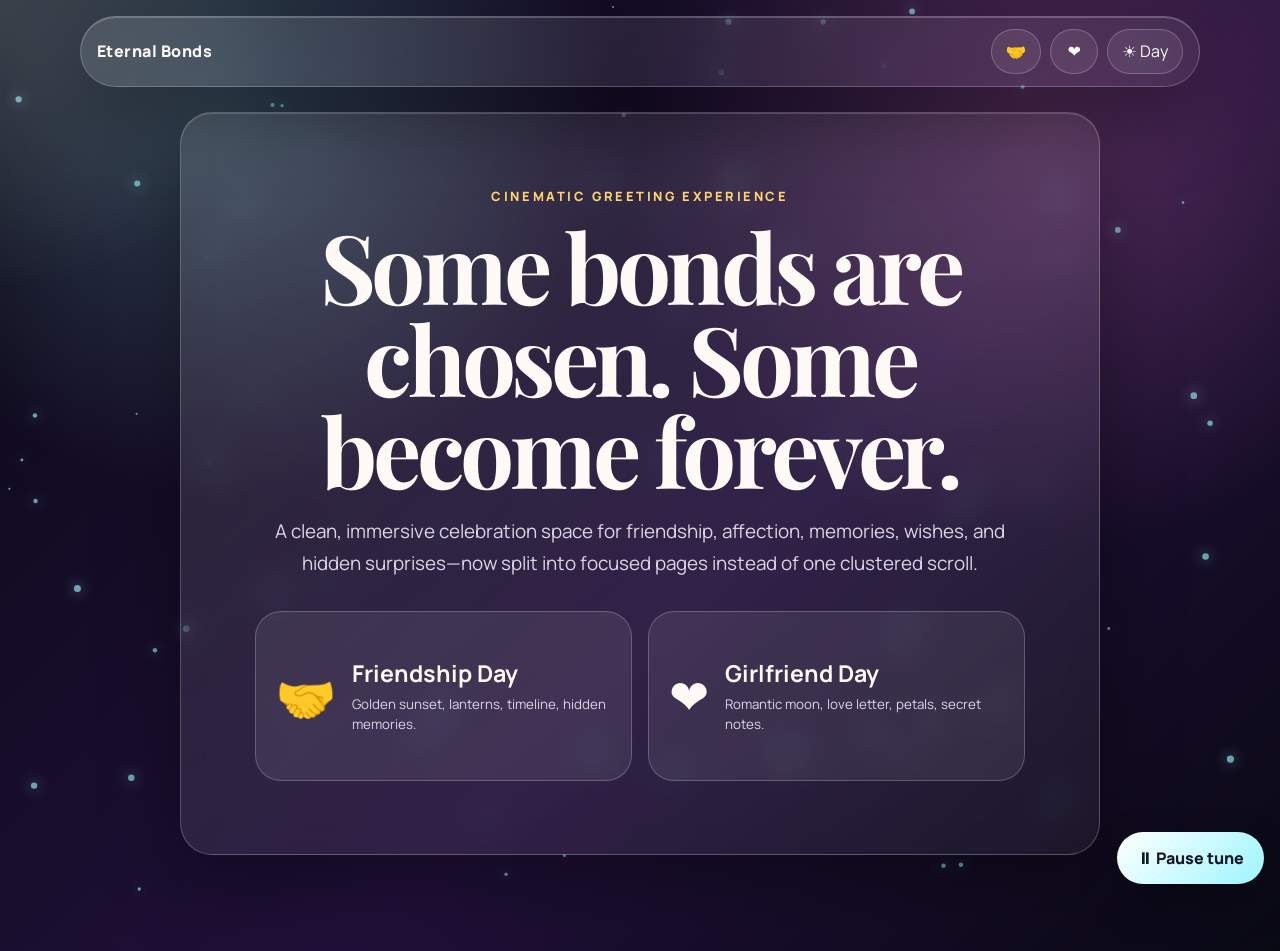
==== commit 17cbdfb4: "Separate pages and add YouTube tune controls" ====
--- a/index.html
+++ b/index.html
@@ -3,113 +3,45 @@
 <head>
   <meta charset="utf-8" />
   <meta name="viewport" content="width=device-width, initial-scale=1" />
-  <title>Eternal Bonds — Cinematic Greeting Experience</title>
+  <title>Eternal Bonds</title>
   <link rel="preconnect" href="https://fonts.googleapis.com">
   <link rel="preconnect" href="https://fonts.gstatic.com" crossorigin>
-  <link href="https://fonts.googleapis.com/css2?family=Caveat:wght@600;700&family=Manrope:wght@400;500;600;700;800&family=Playfair+Display:wght@700;800&display=swap" rel="stylesheet">
+  <link href="https://fonts.googleapis.com/css2?family=Manrope:wght@400;500;600;700;800&family=Playfair+Display:wght@700;800&display=swap" rel="stylesheet">
   <link rel="stylesheet" href="styles.css" />
 </head>
-<body data-theme="night">
-  <canvas id="world" aria-hidden="true"></canvas>
-  <div class="mouse-light" aria-hidden="true"></div>
-  <nav class="site-nav glass">
-    <a class="brand" href="#home">Eternal Bonds</a>
-    <div class="nav-links">
-      <a href="#friendship">Friendship</a>
-      <a href="#girlfriend">Girlfriend</a>
+<body data-page="home" data-theme="night">
+  <canvas id="ambience" aria-hidden="true"></canvas>
+  <div class="spotlight" aria-hidden="true"></div>
+  <iframe class="youtube-audio" src="https://www.youtube.com/embed/I3OJUwILelU?enablejsapi=1&autoplay=1&loop=1&playlist=I3OJUwILelU&playsinline=1&controls=0" title="Background tune" allow="autoplay; encrypted-media" referrerpolicy="strict-origin-when-cross-origin"></iframe>
+
+  <nav class="top-nav glass">
+    <a class="brand" href="index.html">Eternal Bonds</a>
+    <div class="nav-actions">
+      <a class="nav-icon" href="friendship.html" aria-label="Friendship Day">🤝</a>
+      <a class="nav-icon" href="girlfriend.html" aria-label="Girlfriend Day">❤️</a>
       <button class="theme-toggle" type="button">☀️ Day</button>
     </div>
   </nav>
 
-  <main>
-    <section id="home" class="scene home-scene" data-scene="galaxy">
-      <div class="orbital-set" aria-hidden="true">
-        <span>♡</span><span>✦</span><span>∞</span><span>🤝</span><span>✧</span>
+  <main class="page-shell home-shell">
+    <section class="home-hero glass reveal">
+      <p class="eyebrow">Cinematic greeting experience</p>
+      <h1>Some bonds are chosen. Some become forever.</h1>
+      <p class="lead">A clean, immersive celebration space for friendship, affection, memories, wishes, and hidden surprises—now split into focused pages instead of one clustered scroll.</p>
+      <div class="choice-grid">
+        <a class="choice-card friendship-card" href="friendship.html">
+          <span class="choice-icon">🤝</span>
+          <span><strong>Friendship Day</strong><small>Golden sunset, lanterns, timeline, hidden memories.</small></span>
+        </a>
+        <a class="choice-card girlfriend-card" href="girlfriend.html">
+          <span class="choice-icon">❤️</span>
+          <span><strong>Girlfriend Day</strong><small>Romantic moon, love letter, petals, secret notes.</small></span>
+        </a>
       </div>
-      <div class="hero glass reveal">
-        <p class="kicker">A cinematic greeting experience</p>
-        <h1>Some bonds are chosen. Some become forever.</h1>
-        <p class="hero-copy">Travel through a 3D-inspired galaxy of memories, wishes, music, hidden messages, lanterns, rain, petals, and glowing celebrations for the people who matter most.</p>
-        <div class="hero-actions">
-          <a class="glow-button friendship" href="#friendship">🤝 Friendship Day</a>
-          <a class="glow-button girlfriend" href="#girlfriend">❤️ Girlfriend Day</a>
-        </div>
-      </div>
-    </section>
-
-    <section id="friendship" class="scene friendship-scene" data-scene="friendship">
-      <div class="mountains" aria-hidden="true"></div>
-      <div class="lanterns" aria-hidden="true"><span></span><span></span><span></span><span></span></div>
-      <div class="scene-grid">
-        <header class="section-hero glass reveal">
-          <p class="kicker">Golden sunset • mountains • lanterns</p>
-          <h2>Friends are the family we choose, and the memories we build become the stars that guide us forever.</h2>
-          <p>Happy Friendship Day! May every laugh become a memory, every memory become a treasure, and every treasure remind us that true friendship never fades.</p>
-          <button class="wish-button" type="button" data-burst="friendship">Release friendship wish ✨</button>
-        </header>
-        <aside class="wish-panel glass reveal">
-          <h3>Thank you for being part of this journey.</h3>
-          <p>For shared laughs, quiet support, honest advice, impossible dreams, and every moment that made life lighter.</p>
-        </aside>
-      </div>
-
-      <section class="timeline glass reveal" aria-label="Friendship timeline">
-        <h3>Interactive Timeline</h3>
-        <div class="timeline-steps">
-          <button>🌱 First Hello</button><button>😊 Shared Laughs</button><button>🤝 Trust</button><button>🌍 Memories</button><button>∞ Forever Friends</button>
-        </div>
-      </section>
-
-      <section class="egg-zone glass reveal" data-kind="friendship">
-        <h3>Hidden Easter Eggs</h3>
-        <p>Find the stars, butterflies, lanterns, and moon to unlock a final memory.</p>
-        <div class="eggs" aria-live="polite"></div>
-        <div class="unlock-message" hidden>✨ You found every hidden memory.</div>
-      </section>
-    </section>
-
-    <section id="girlfriend" class="scene girlfriend-scene" data-scene="girlfriend">
-      <div class="moon" data-egg="You are someone's favourite chapter." aria-label="Hidden moon message" role="button" tabindex="0"></div>
-      <div class="couple" aria-hidden="true"></div>
-      <div class="blossom-tree" aria-hidden="true"></div>
-      <div class="scene-grid">
-        <header class="section-hero glass reveal">
-          <p class="kicker">Romantic night • moon • rain • rose petals</p>
-          <h2>Love isn't measured by days together, but by how peacefully two hearts choose each other every single day.</h2>
-          <p>Happy Girlfriend Day ❤️ Thank you for every smile, every conversation, every moment of patience, and every dream we continue building together.</p>
-          <button class="wish-button" type="button" data-burst="girlfriend">Bloom a love wish 🌹</button>
-        </header>
-        <aside class="letter-card glass reveal">
-          <button class="envelope" type="button" aria-expanded="false">💌 Open love letter</button>
-          <div class="letter-text" hidden>
-            <p>My favorite moments are not always loud. Sometimes they are the peaceful ones where your presence makes the whole world feel softer.</p>
-            <p>May today remind you how deeply you are appreciated, respected, protected, and loved.</p>
-          </div>
-        </aside>
-      </div>
-
-      <section class="egg-zone glass reveal" data-kind="girlfriend">
-        <h3>Hidden Affection Notes</h3>
-        <p>Click the moon, rose, stars, and butterfly to reveal the secret message.</p>
-        <div class="eggs" aria-live="polite"></div>
-        <div class="unlock-message" hidden>❤️ Thank you for making ordinary days feel extraordinary.</div>
-      </section>
     </section>
   </main>
 
-  <aside class="floating-controls glass" aria-label="Media controls">
-    <button class="play-toggle" type="button">▶ Play</button>
-    <label>🔊 <input class="volume" type="range" min="0" max="0.18" step="0.01" value="0.08"></label>
-    <select class="music-select" aria-label="Music selector">
-      <option value="ambient">Soft piano + orchestra</option>
-      <option value="friendship">Friendship acoustic</option>
-      <option value="girlfriend">Romantic rain</option>
-    </select>
-    <button class="fullscreen" type="button">⛶</button>
-    <button class="share" type="button">↗ Share</button>
-  </aside>
-
-  <div class="toast" aria-live="polite"></div>
+  <button class="music-control glass" type="button" aria-pressed="true">⏸ Pause tune</button>
   <script src="script.js"></script>
 </body>
 </html>
--- a/styles.css
+++ b/styles.css
@@ -1,67 +1,89 @@
 :root {
-  --ink: #fffaf3;
-  --muted: #dfd7ea;
-  --deep: #070915;
-  --glass: rgba(255, 255, 255, 0.13);
-  --line: rgba(255, 255, 255, 0.24);
+  --bg: #090914;
+  --panel: rgba(255, 255, 255, 0.12);
+  --panel-strong: rgba(255, 255, 255, 0.18);
+  --line: rgba(255, 255, 255, 0.22);
+  --text: #fffaf5;
+  --muted: #ddd5e7;
+  --accent: #9df5ff;
   --gold: #ffd36e;
-  --cyan: #72f6ff;
-  --rose: #ff7abf;
-  --violet: #9d8cff;
-  --shadow: 0 30px 100px rgba(0, 0, 0, 0.45);
+  --rose: #ff8bc6;
+  --shadow: 0 26px 80px rgba(0, 0, 0, 0.38);
   color-scheme: dark;
   font-family: Manrope, system-ui, sans-serif;
 }
 
 [data-theme="day"] {
-  --ink: #20142e;
-  --muted: #5f536f;
-  --deep: #fff5dc;
-  --glass: rgba(255, 255, 255, 0.54);
-  --line: rgba(80, 56, 116, 0.18);
+  --bg: #fff7e8;
+  --panel: rgba(255, 255, 255, 0.72);
+  --panel-strong: rgba(255, 255, 255, 0.9);
+  --line: rgba(80, 61, 104, 0.18);
+  --text: #21162f;
+  --muted: #5b5267;
+  --accent: #167d90;
+  --gold: #b56f00;
+  --rose: #b42870;
+  --shadow: 0 24px 70px rgba(86, 64, 105, 0.18);
   color-scheme: light;
 }
 
 * { box-sizing: border-box; }
-html { scroll-behavior: smooth; }
+html { min-height: 100%; }
 body {
   margin: 0;
   min-height: 100svh;
   overflow-x: hidden;
-  color: var(--ink);
-  background: var(--deep);
+  color: var(--text);
+  background:
+    radial-gradient(circle at 18% 12%, rgba(157, 245, 255, 0.24), transparent 24rem),
+    radial-gradient(circle at 82% 14%, rgba(255, 139, 198, 0.22), transparent 26rem),
+    linear-gradient(135deg, var(--bg), #201039 58%, var(--bg));
+}
+[data-theme="day"] body,
+body[data-theme="day"] {
+  background:
+    radial-gradient(circle at 18% 12%, rgba(255, 211, 110, 0.28), transparent 24rem),
+    radial-gradient(circle at 84% 16%, rgba(255, 139, 198, 0.18), transparent 28rem),
+    linear-gradient(135deg, #fff7e8, #ecfbff 55%, #ffeef7);
 }
 
 a { color: inherit; text-decoration: none; }
-button, select, input { font: inherit; }
-button, select { cursor: pointer; }
-
-#world,
-.mouse-light {
+button { font: inherit; cursor: pointer; }
+
+#ambience,
+.spotlight {
   position: fixed;
   inset: 0;
   pointer-events: none;
 }
-#world { z-index: -3; background: radial-gradient(circle at 50% 30%, #29164d, #070915 72%); }
-.mouse-light {
+#ambience { z-index: -2; }
+.spotlight {
   z-index: -1;
-  background: radial-gradient(circle at var(--mx, 50%) var(--my, 50%), rgba(255,255,255,0.18), transparent 18rem);
+  background: radial-gradient(circle at var(--mx, 50%) var(--my, 45%), rgba(255,255,255,0.16), transparent 18rem);
   mix-blend-mode: screen;
 }
+.youtube-audio {
+  position: fixed;
+  width: 1px;
+  height: 1px;
+  opacity: 0;
+  pointer-events: none;
+  border: 0;
+}
 
 .glass {
   border: 1px solid var(--line);
-  background: linear-gradient(145deg, var(--glass), rgba(255,255,255,0.055));
+  background: linear-gradient(145deg, var(--panel), rgba(255,255,255,0.05));
   box-shadow: var(--shadow), inset 0 1px 0 rgba(255,255,255,0.22);
-  backdrop-filter: blur(18px);
-}
-
-.site-nav {
-  position: fixed;
+  backdrop-filter: blur(16px);
+}
+
+.top-nav {
+  position: fixed;
+  z-index: 20;
   top: 1rem;
   left: 50%;
-  z-index: 20;
-  width: min(1160px, calc(100% - 2rem));
+  width: min(1120px, calc(100% - 2rem));
   transform: translateX(-50%);
   border-radius: 999px;
   padding: 0.75rem 1rem;
@@ -69,277 +91,201 @@
   justify-content: space-between;
   align-items: center;
 }
-.brand { font-weight: 900; letter-spacing: 0.04em; }
-.nav-links { display: flex; gap: 0.6rem; align-items: center; }
-.nav-links a, .theme-toggle {
+.brand { font-weight: 900; letter-spacing: 0.03em; }
+.nav-actions { display: flex; gap: 0.55rem; align-items: center; }
+.nav-icon,
+.theme-toggle {
+  min-width: 48px;
+  min-height: 44px;
   border: 1px solid var(--line);
   border-radius: 999px;
   padding: 0.65rem 0.9rem;
+  display: inline-grid;
+  place-items: center;
   background: rgba(255,255,255,0.08);
-  color: var(--ink);
-}
-
-.scene {
+  color: var(--text);
+}
+.nav-icon.active { background: var(--panel-strong); box-shadow: 0 0 28px rgba(255,255,255,0.15); }
+
+.page-shell {
+  width: min(1120px, calc(100% - 2rem));
+  margin: 0 auto;
+  padding: 7rem 0 6rem;
+}
+.home-shell {
+  min-height: 100svh;
+  display: grid;
+  place-items: center;
+}
+.home-hero,
+.detail-hero,
+.info-card,
+.timeline,
+.egg-zone,
+.letter-card {
+  border-radius: 32px;
+}
+.home-hero {
+  width: min(920px, 100%);
+  padding: clamp(2rem, 6vw, 4.6rem);
+  text-align: center;
+}
+.eyebrow {
+  margin: 0 0 0.9rem;
+  color: var(--gold);
+  font-size: 0.8rem;
+  font-weight: 900;
+  letter-spacing: 0.2em;
+  text-transform: uppercase;
+}
+h1,
+h2 {
+  margin: 0;
+  font-family: "Playfair Display", Georgia, serif;
+  line-height: 0.96;
+  letter-spacing: -0.045em;
+}
+h1 { font-size: clamp(3rem, 7.5vw, 7rem); }
+h2 { font-size: clamp(1.8rem, 3.4vw, 3.2rem); }
+.lead,
+.info-card p,
+.egg-zone p,
+.timeline-steps,
+.letter-text {
+  color: var(--muted);
+  font-size: clamp(1rem, 1.6vw, 1.18rem);
+  line-height: 1.7;
+}
+.lead { max-width: 760px; margin: 1.2rem auto 0; }
+
+.choice-grid,
+.content-grid {
+  display: grid;
+  gap: 1rem;
+}
+.choice-grid { grid-template-columns: repeat(2, minmax(0, 1fr)); margin-top: 2rem; }
+.choice-card {
+  min-height: 170px;
+  padding: 1.25rem;
+  border: 1px solid var(--line);
+  border-radius: 26px;
+  display: flex;
+  gap: 1rem;
+  align-items: center;
+  text-align: left;
+  background: rgba(255,255,255,0.08);
+  transition: transform 0.25s ease, background 0.25s ease;
+}
+.choice-card:hover { transform: translateY(-8px); background: var(--panel-strong); }
+.choice-icon { font-size: 3rem; }
+.choice-card strong { display: block; font-size: 1.45rem; }
+.choice-card small { display: block; margin-top: 0.4rem; color: var(--muted); line-height: 1.5; }
+
+.detail-shell { display: grid; gap: 1rem; }
+.detail-hero {
   position: relative;
-  min-height: 100svh;
-  padding: 7rem max(1rem, calc((100vw - 1160px) / 2)) 4rem;
+  min-height: 450px;
+  padding: clamp(1.6rem, 5vw, 4rem);
+  display: grid;
+  align-content: center;
   overflow: hidden;
 }
-.home-scene { display: grid; place-items: center; }
-
-.hero,
-.section-hero,
-.wish-panel,
-.letter-card,
-.timeline,
-.egg-zone {
-  border-radius: 34px;
-}
-
-.hero {
-  position: relative;
-  z-index: 2;
-  width: min(980px, 100%);
-  padding: clamp(2rem, 6vw, 5rem);
-  text-align: center;
-  transform-style: preserve-3d;
-}
-.kicker {
-  margin: 0 0 0.7rem;
-  color: var(--gold);
-  font-size: 0.78rem;
-  font-weight: 900;
-  letter-spacing: 0.22em;
-  text-transform: uppercase;
-}
-h1, h2, h3 {
-  font-family: "Playfair Display", Georgia, serif;
-  letter-spacing: -0.045em;
-  line-height: 0.98;
-}
-h1 { margin: 0; font-size: clamp(3.2rem, 9vw, 8.8rem); }
-h2 { margin: 0; font-size: clamp(2.3rem, 5vw, 5.6rem); }
-h3 { margin: 0 0 0.8rem; font-size: clamp(1.8rem, 3vw, 3rem); }
-.hero-copy, .section-hero p, .wish-panel p, .letter-card p, .egg-zone p {
-  color: var(--muted);
-  font-size: clamp(1rem, 1.8vw, 1.25rem);
-  line-height: 1.7;
-}
-.hero-actions { margin-top: 2rem; display: flex; justify-content: center; gap: 1rem; flex-wrap: wrap; }
-.glow-button, .wish-button, .play-toggle {
+.friendship-theme .detail-hero { background: linear-gradient(145deg, rgba(255, 168, 77, 0.16), rgba(255,255,255,0.06)); }
+.girlfriend-theme .detail-hero { background: linear-gradient(145deg, rgba(255, 139, 198, 0.16), rgba(255,255,255,0.06)); }
+.wish-button,
+.music-control,
+.envelope {
   border: 0;
   border-radius: 999px;
-  padding: 1rem 1.35rem;
-  color: #111327;
-  font-weight: 900;
-  background: linear-gradient(135deg, #fff, var(--cyan));
-  box-shadow: 0 18px 44px rgba(0,0,0,0.36), 0 0 38px rgba(114,246,255,0.28);
-}
-.glow-button.girlfriend, .girlfriend-scene .wish-button { background: linear-gradient(135deg, #fff, var(--rose)); box-shadow: 0 18px 44px rgba(0,0,0,0.36), 0 0 38px rgba(255,122,191,0.32); }
-
-.orbital-set span {
-  position: absolute;
-  z-index: 1;
-  display: grid;
-  place-items: center;
-  width: 86px;
-  height: 86px;
-  border: 1px solid var(--line);
-  border-radius: 30px;
-  background: rgba(255,255,255,0.11);
-  animation: float 7s ease-in-out infinite;
-}
-.orbital-set span:nth-child(1) { left: 8%; top: 20%; }
-.orbital-set span:nth-child(2) { right: 9%; top: 18%; animation-delay: -1s; }
-.orbital-set span:nth-child(3) { left: 15%; bottom: 16%; animation-delay: -2s; }
-.orbital-set span:nth-child(4) { right: 14%; bottom: 20%; animation-delay: -3s; }
-.orbital-set span:nth-child(5) { left: 50%; top: 12%; animation-delay: -4s; }
-
-.scene-grid {
-  display: grid;
-  grid-template-columns: minmax(0, 1fr) minmax(280px, 360px);
-  gap: 1rem;
-  align-items: stretch;
-}
-.section-hero, .wish-panel, .letter-card, .timeline, .egg-zone { padding: clamp(1.4rem, 4vw, 3.25rem); position: relative; z-index: 2; }
-.section-hero { min-height: 480px; display: grid; align-content: center; }
-.wish-panel, .letter-card { display: grid; align-content: end; }
-
-.friendship-scene {
-  background: linear-gradient(180deg, rgba(255,177,87,0.1), rgba(69,35,104,0.28));
-}
-.mountains::before, .mountains::after {
-  content: "";
-  position: absolute;
-  left: -5%;
-  right: -5%;
-  bottom: 0;
-  height: 34%;
-  background: linear-gradient(135deg, transparent 35%, rgba(20,23,44,0.9) 36% 60%, transparent 61%);
-  opacity: 0.72;
-}
-.mountains::after { bottom: 7%; transform: scaleX(-1); opacity: 0.45; }
-.lanterns span {
-  position: absolute;
-  width: 34px;
-  height: 46px;
-  border-radius: 18px 18px 10px 10px;
-  background: radial-gradient(circle at 50% 30%, #fff, #ffd36e 42%, rgba(255,211,110,0.08));
-  box-shadow: 0 0 34px #ffd36e;
-  animation: lantern 8s ease-in-out infinite;
-}
-.lanterns span:nth-child(1) { left: 14%; top: 72%; }
-.lanterns span:nth-child(2) { left: 32%; top: 62%; animation-delay: -2s; }
-.lanterns span:nth-child(3) { right: 24%; top: 70%; animation-delay: -4s; }
-.lanterns span:nth-child(4) { right: 10%; top: 58%; animation-delay: -6s; }
-
-.girlfriend-scene {
-  background: linear-gradient(180deg, rgba(255,122,191,0.12), rgba(20,7,29,0.6));
-}
-.moon {
-  position: absolute;
-  right: 9%;
-  top: 10rem;
-  width: clamp(110px, 18vw, 220px);
-  height: clamp(110px, 18vw, 220px);
-  border-radius: 50%;
-  background: radial-gradient(circle at 35% 30%, #fff, #fee9ff 48%, #cab4ff 70%);
-  box-shadow: 0 0 90px rgba(255,255,255,0.58);
-  z-index: 1;
-  cursor: pointer;
-}
-.couple {
-  position: absolute;
-  right: 18%;
-  bottom: 10%;
-  width: 130px;
-  height: 170px;
-  border-radius: 70px 70px 20px 20px;
-  background: linear-gradient(#111, #050507);
-  filter: drop-shadow(0 30px 28px rgba(0,0,0,0.45));
-  opacity: 0.8;
-}
-.blossom-tree {
-  position: absolute;
-  left: -4rem;
-  bottom: -1rem;
-  width: 290px;
-  height: 460px;
-  border-radius: 45% 55% 0 0;
-  background: radial-gradient(circle at 55% 20%, rgba(255,122,191,0.45), transparent 38%), linear-gradient(90deg, transparent 44%, #271421 45% 53%, transparent 54%);
-  opacity: 0.8;
-}
-
-.timeline, .egg-zone { margin-top: 1rem; }
+  padding: 0.95rem 1.25rem;
+  color: #111827;
+  font-weight: 900;
+  background: linear-gradient(135deg, #fff, var(--accent));
+  box-shadow: 0 18px 42px rgba(0,0,0,0.28);
+}
+.girlfriend-theme .wish-button,
+.envelope { background: linear-gradient(135deg, #fff, #ffabd4); }
+.wish-button { width: fit-content; margin-top: 1.3rem; }
+.content-grid { grid-template-columns: repeat(3, 1fr); }
+.info-card,
+.timeline,
+.egg-zone,
+.letter-card { padding: clamp(1.2rem, 3vw, 2rem); }
+.info-card { min-height: 190px; }
 .timeline-steps {
   display: grid;
   grid-template-columns: repeat(5, 1fr);
-  gap: 0.8rem;
-}
-.timeline-steps button, .egg {
-  border: 1px solid var(--line);
-  border-radius: 22px;
-  padding: 1rem;
-  color: var(--ink);
-  background: rgba(255,255,255,0.11);
-  transition: transform 0.25s ease, background 0.25s ease;
-}
-.timeline-steps button:hover, .egg:hover { transform: translateY(-8px) rotateX(8deg); background: rgba(255,255,255,0.2); }
-.eggs { display: flex; flex-wrap: wrap; gap: 0.8rem; margin-top: 1rem; }
-.egg { min-width: 58px; min-height: 58px; font-size: 1.35rem; }
-.egg.found { opacity: 0.58; transform: scale(0.94); }
+  gap: 0.7rem;
+  margin-top: 1rem;
+}
+.timeline-steps span,
+.egg {
+  border: 1px solid var(--line);
+  border-radius: 18px;
+  padding: 0.9rem;
+  text-align: center;
+  background: rgba(255,255,255,0.08);
+}
+.eggs { display: flex; flex-wrap: wrap; gap: 0.75rem; margin-top: 1rem; }
+.egg { min-width: 58px; min-height: 58px; color: var(--text); font-size: 1.35rem; }
+.egg.found { opacity: 0.55; transform: scale(0.95); }
 .unlock-message {
   margin-top: 1rem;
   padding: 1rem;
-  border-radius: 20px;
-  background: rgba(255,255,255,0.16);
-  font-weight: 900;
-}
-
-.envelope {
-  border: 0;
-  border-radius: 26px;
-  padding: 1.1rem;
-  font-size: 1.25rem;
-  color: #201326;
-  background: linear-gradient(135deg, #fff, #ffb4d6);
-  font-weight: 900;
-}
-.letter-text {
-  margin-top: 1rem;
-  padding: 1.1rem;
-  border-radius: 24px;
-  background: rgba(255,255,255,0.12);
-  font-family: Caveat, cursive;
-  font-size: 1.45rem;
-  animation: ink 1s steps(24) both;
-}
-
-.floating-controls {
-  position: fixed;
+  border-radius: 18px;
+  background: rgba(255,255,255,0.13);
+  font-weight: 900;
+}
+.moon {
+  position: absolute;
+  right: clamp(1rem, 8vw, 5rem);
+  top: clamp(1rem, 8vw, 4rem);
+  width: clamp(92px, 16vw, 180px);
+  height: clamp(92px, 16vw, 180px);
+  border-radius: 50%;
+  background: radial-gradient(circle at 35% 30%, #fff, #fee7ff 55%, #cdb8ff 80%);
+  box-shadow: 0 0 80px rgba(255,255,255,0.5);
+  opacity: 0.9;
+}
+.letter-card { display: grid; gap: 1rem; align-content: start; }
+.letter-text { margin: 0; padding: 1rem; border-radius: 20px; background: rgba(255,255,255,0.1); }
+
+.music-control {
+  position: fixed;
+  z-index: 30;
   right: 1rem;
   bottom: 1rem;
-  z-index: 24;
-  width: min(330px, calc(100% - 2rem));
-  border-radius: 26px;
-  padding: 0.8rem;
-  display: grid;
-  gap: 0.6rem;
-}
-.floating-controls label { display: flex; gap: 0.5rem; align-items: center; }
-.floating-controls input, .floating-controls select { width: 100%; }
-.floating-controls select, .fullscreen, .share {
-  border: 1px solid var(--line);
-  border-radius: 16px;
-  padding: 0.65rem;
-  color: var(--ink);
-  background: rgba(255,255,255,0.1);
 }
 .toast {
   position: fixed;
+  z-index: 40;
   left: 50%;
   bottom: 1rem;
-  z-index: 40;
   max-width: min(620px, calc(100% - 2rem));
+  padding: 1rem 1.2rem;
+  border-radius: 18px;
+  color: #1c1430;
+  background: rgba(255,250,244,0.96);
+  font-weight: 900;
+  box-shadow: var(--shadow);
+  opacity: 0;
   transform: translateX(-50%) translateY(120%);
-  padding: 1rem 1.2rem;
-  border-radius: 20px;
-  color: #171126;
-  background: rgba(255,250,244,0.96);
-  font-weight: 900;
-  opacity: 0;
-  transition: 0.35s ease;
+  transition: 0.28s ease;
 }
 .toast.show { opacity: 1; transform: translateX(-50%) translateY(0); }
-.reveal { opacity: 0; transform: translateY(36px) scale(0.98); transition: 0.75s cubic-bezier(.2,.8,.2,1); }
+.reveal { opacity: 0; transform: translateY(24px); transition: 0.55s ease; }
 .reveal.visible { opacity: 1; transform: none; }
 
-@keyframes float { 50% { transform: translateY(-20px) rotateX(12deg) rotateY(16deg); } }
-@keyframes lantern { 0% { transform: translateY(0); opacity: 0; } 20%, 80% { opacity: 1; } 100% { transform: translateY(-55vh); opacity: 0; } }
-@keyframes ink { from { clip-path: inset(0 100% 0 0); } to { clip-path: inset(0); } }
-
-@media (max-width: 860px) {
-  .site-nav { align-items: flex-start; border-radius: 28px; }
-  .nav-links { flex-wrap: wrap; justify-content: flex-end; }
-  .scene-grid, .timeline-steps { grid-template-columns: 1fr; }
-  .scene { padding-top: 9rem; }
-  .floating-controls { position: sticky; margin: 1rem; width: auto; }
-  .orbital-set span { display: none; }
+@media (max-width: 820px) {
+  .top-nav { border-radius: 24px; align-items: flex-start; }
+  .nav-actions { flex-wrap: wrap; justify-content: flex-end; }
+  .choice-grid,
+  .content-grid,
+  .timeline-steps { grid-template-columns: 1fr; }
+  .detail-hero { min-height: auto; }
+  .moon { opacity: 0.35; }
 }
 
 @media (prefers-reduced-motion: reduce) {
   *, *::before, *::after { animation-duration: 0.01ms !important; animation-iteration-count: 1 !important; scroll-behavior: auto !important; transition: none !important; }
-  #world { display: none; }
-}
-.spark-trail {
-  position: fixed;
-  z-index: 30;
-  width: 7px;
-  height: 7px;
-  border-radius: 50%;
-  pointer-events: none;
-  background: radial-gradient(circle, #fff, #72f6ff 58%, transparent 72%);
-  box-shadow: 0 0 18px #72f6ff;
-  animation: trailOut 0.65s ease-out forwards;
-}
-@keyframes trailOut { to { opacity: 0; transform: translate(var(--dx), var(--dy)) scale(0.12); } }
+}
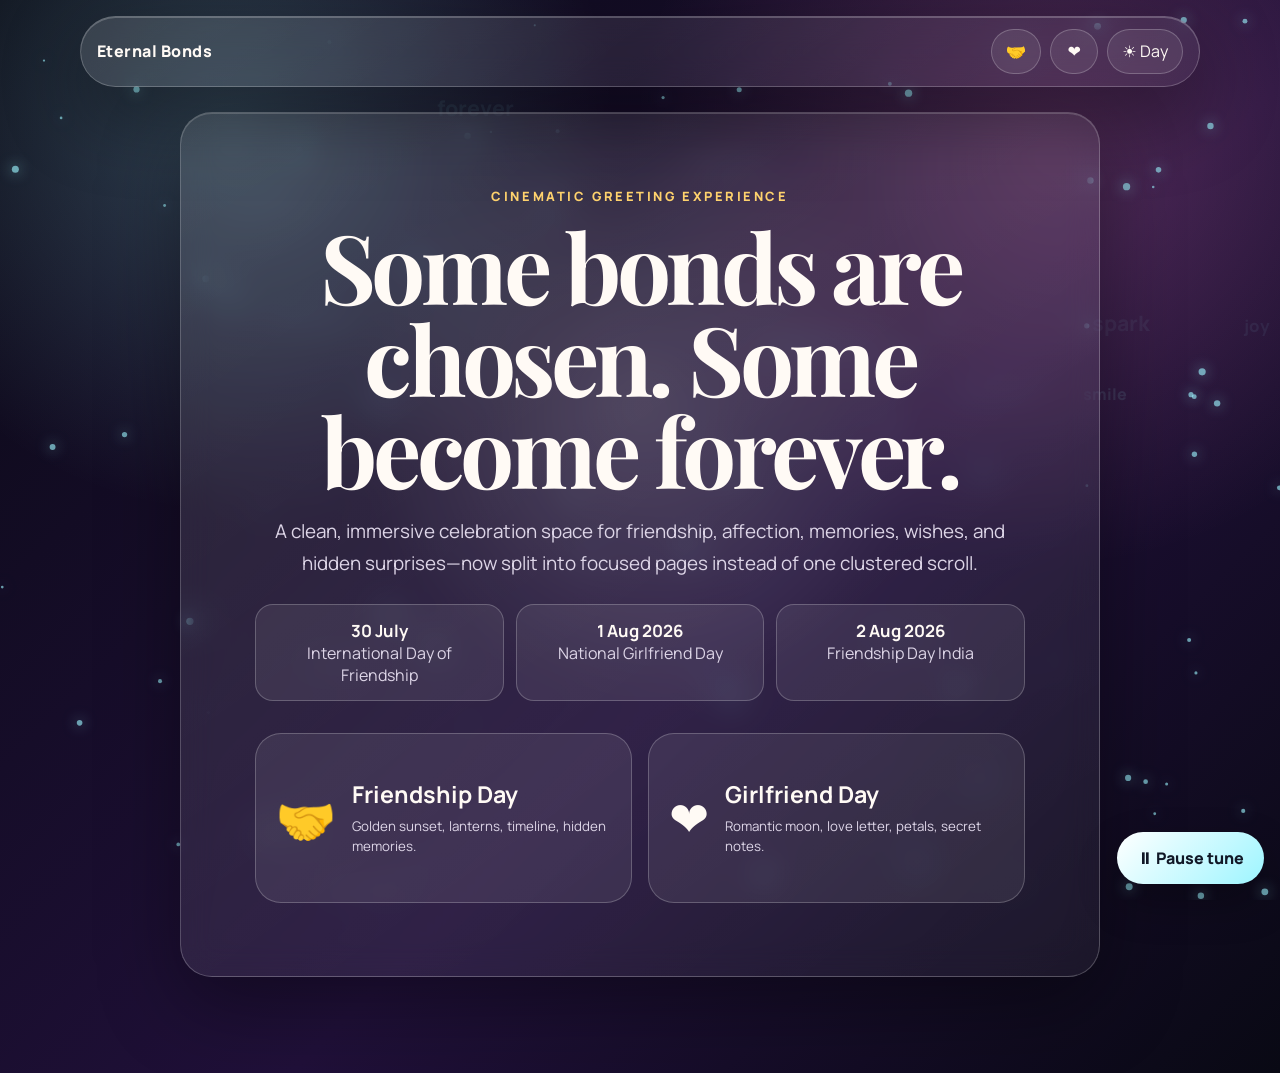
==== commit f16a0237: "Add dates and stabilize tune controls" ====
--- a/index.html
+++ b/index.html
@@ -28,6 +28,11 @@
       <p class="eyebrow">Cinematic greeting experience</p>
       <h1>Some bonds are chosen. Some become forever.</h1>
       <p class="lead">A clean, immersive celebration space for friendship, affection, memories, wishes, and hidden surprises—now split into focused pages instead of one clustered scroll.</p>
+      <div class="date-row" aria-label="Celebration dates">
+        <span><b>30 July</b> International Day of Friendship</span>
+        <span><b>1 Aug 2026</b> National Girlfriend Day</span>
+        <span><b>2 Aug 2026</b> Friendship Day India</span>
+      </div>
       <div class="choice-grid">
         <a class="choice-card friendship-card" href="friendship.html">
           <span class="choice-icon">🤝</span>
--- a/styles.css
+++ b/styles.css
@@ -289,3 +289,28 @@
 @media (prefers-reduced-motion: reduce) {
   *, *::before, *::after { animation-duration: 0.01ms !important; animation-iteration-count: 1 !important; scroll-behavior: auto !important; transition: none !important; }
 }
+.date-row {
+  display: grid;
+  grid-template-columns: repeat(3, minmax(0, 1fr));
+  gap: 0.75rem;
+  margin: 1.6rem 0 0;
+}
+.date-row.compact {
+  grid-template-columns: repeat(auto-fit, minmax(220px, 1fr));
+  margin: 0.9rem 0 1.3rem;
+}
+.date-row span {
+  border: 1px solid var(--line);
+  border-radius: 18px;
+  padding: 0.85rem 0.95rem;
+  color: var(--muted);
+  background: rgba(255,255,255,0.075);
+}
+.date-row b {
+  display: block;
+  color: var(--text);
+  font-size: 1.05rem;
+}
+@media (max-width: 820px) {
+  .date-row { grid-template-columns: 1fr; }
+}
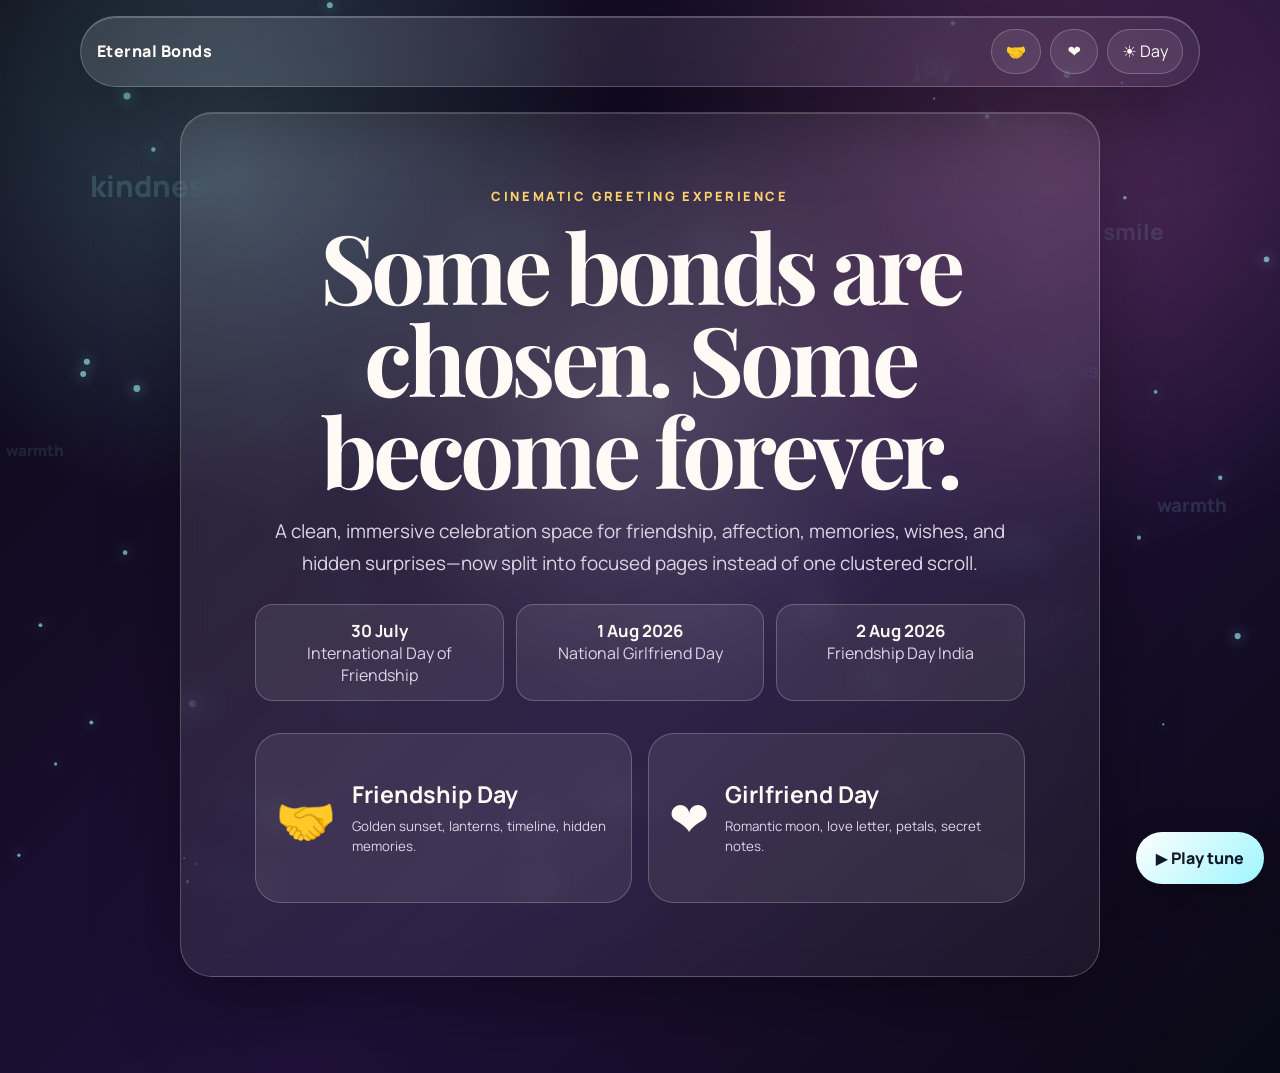
==== commit ae78f74b: "Use local audio and fixed desktop layout" ====
--- a/index.html
+++ b/index.html
@@ -2,7 +2,7 @@
 <html lang="en">
 <head>
   <meta charset="utf-8" />
-  <meta name="viewport" content="width=device-width, initial-scale=1" />
+  <meta name="viewport" content="width=1200, initial-scale=1" />
   <title>Eternal Bonds</title>
   <link rel="preconnect" href="https://fonts.googleapis.com">
   <link rel="preconnect" href="https://fonts.gstatic.com" crossorigin>
@@ -12,7 +12,7 @@
 <body data-page="home" data-theme="night">
   <canvas id="ambience" aria-hidden="true"></canvas>
   <div class="spotlight" aria-hidden="true"></div>
-  <iframe class="youtube-audio" src="https://www.youtube.com/embed/I3OJUwILelU?enablejsapi=1&autoplay=1&loop=1&playlist=I3OJUwILelU&playsinline=1&controls=0" title="Background tune" allow="autoplay; encrypted-media" referrerpolicy="strict-origin-when-cross-origin"></iframe>
+  <audio class="site-audio" src="files/Inner_Peace.mp3" preload="auto" autoplay loop></audio>
 
   <nav class="top-nav glass">
     <a class="brand" href="index.html">Eternal Bonds</a>
--- a/styles.css
+++ b/styles.css
@@ -32,7 +32,8 @@
 body {
   margin: 0;
   min-height: 100svh;
-  overflow-x: hidden;
+  min-width: 1180px;
+  overflow-x: auto;
   color: var(--text);
   background:
     radial-gradient(circle at 18% 12%, rgba(157, 245, 255, 0.24), transparent 24rem),
@@ -44,7 +45,8 @@
   background:
     radial-gradient(circle at 18% 12%, rgba(255, 211, 110, 0.28), transparent 24rem),
     radial-gradient(circle at 84% 16%, rgba(255, 139, 198, 0.18), transparent 28rem),
-    linear-gradient(135deg, #fff7e8, #ecfbff 55%, #ffeef7);
+    radial-gradient(circle at 50% 40%, rgba(45, 31, 82, 0.16), transparent 34rem),
+    linear-gradient(135deg, #f7ead1, #d9f6ff 55%, #ffe0f0);
 }
 
 a { color: inherit; text-decoration: none; }
@@ -62,13 +64,12 @@
   background: radial-gradient(circle at var(--mx, 50%) var(--my, 45%), rgba(255,255,255,0.16), transparent 18rem);
   mix-blend-mode: screen;
 }
-.youtube-audio {
+.site-audio {
   position: fixed;
   width: 1px;
   height: 1px;
   opacity: 0;
   pointer-events: none;
-  border: 0;
 }
 
 .glass {
@@ -276,16 +277,6 @@
 .reveal { opacity: 0; transform: translateY(24px); transition: 0.55s ease; }
 .reveal.visible { opacity: 1; transform: none; }
 
-@media (max-width: 820px) {
-  .top-nav { border-radius: 24px; align-items: flex-start; }
-  .nav-actions { flex-wrap: wrap; justify-content: flex-end; }
-  .choice-grid,
-  .content-grid,
-  .timeline-steps { grid-template-columns: 1fr; }
-  .detail-hero { min-height: auto; }
-  .moon { opacity: 0.35; }
-}
-
 @media (prefers-reduced-motion: reduce) {
   *, *::before, *::after { animation-duration: 0.01ms !important; animation-iteration-count: 1 !important; scroll-behavior: auto !important; transition: none !important; }
 }
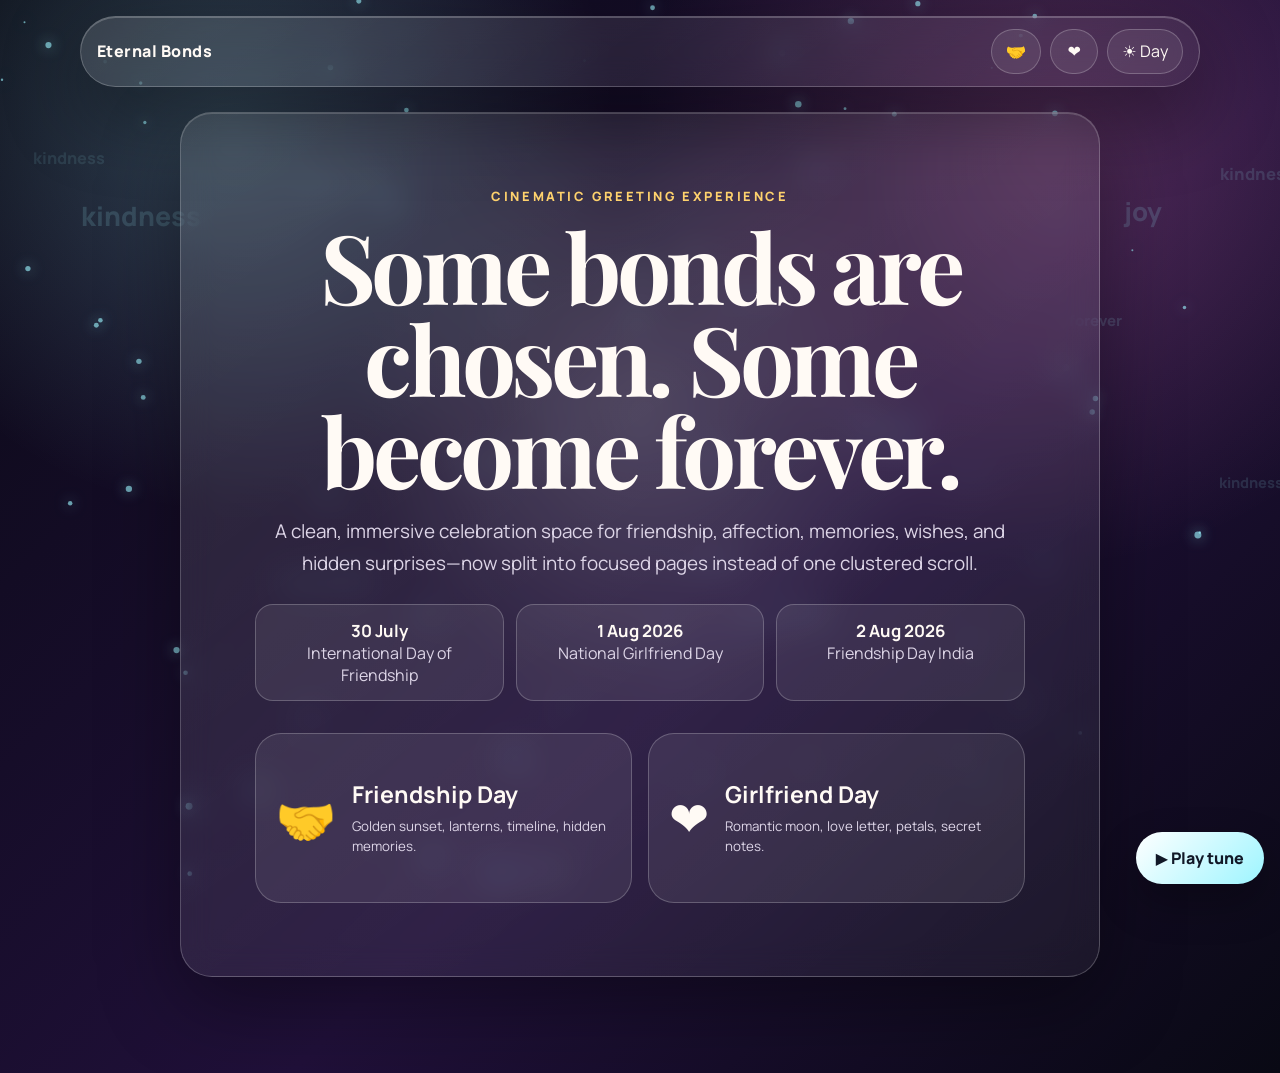
==== commit 583a0ce9: "Update index.html" ====
--- a/index.html
+++ b/index.html
@@ -2,7 +2,7 @@
 <html lang="en">
 <head>
   <meta charset="utf-8" />
-  <meta name="viewport" content="width=1200, initial-scale=1" />
+  <meta name="viewport" content="width=device-width, initial-scale=1" />
   <title>Eternal Bonds</title>
   <link rel="preconnect" href="https://fonts.googleapis.com">
   <link rel="preconnect" href="https://fonts.gstatic.com" crossorigin>
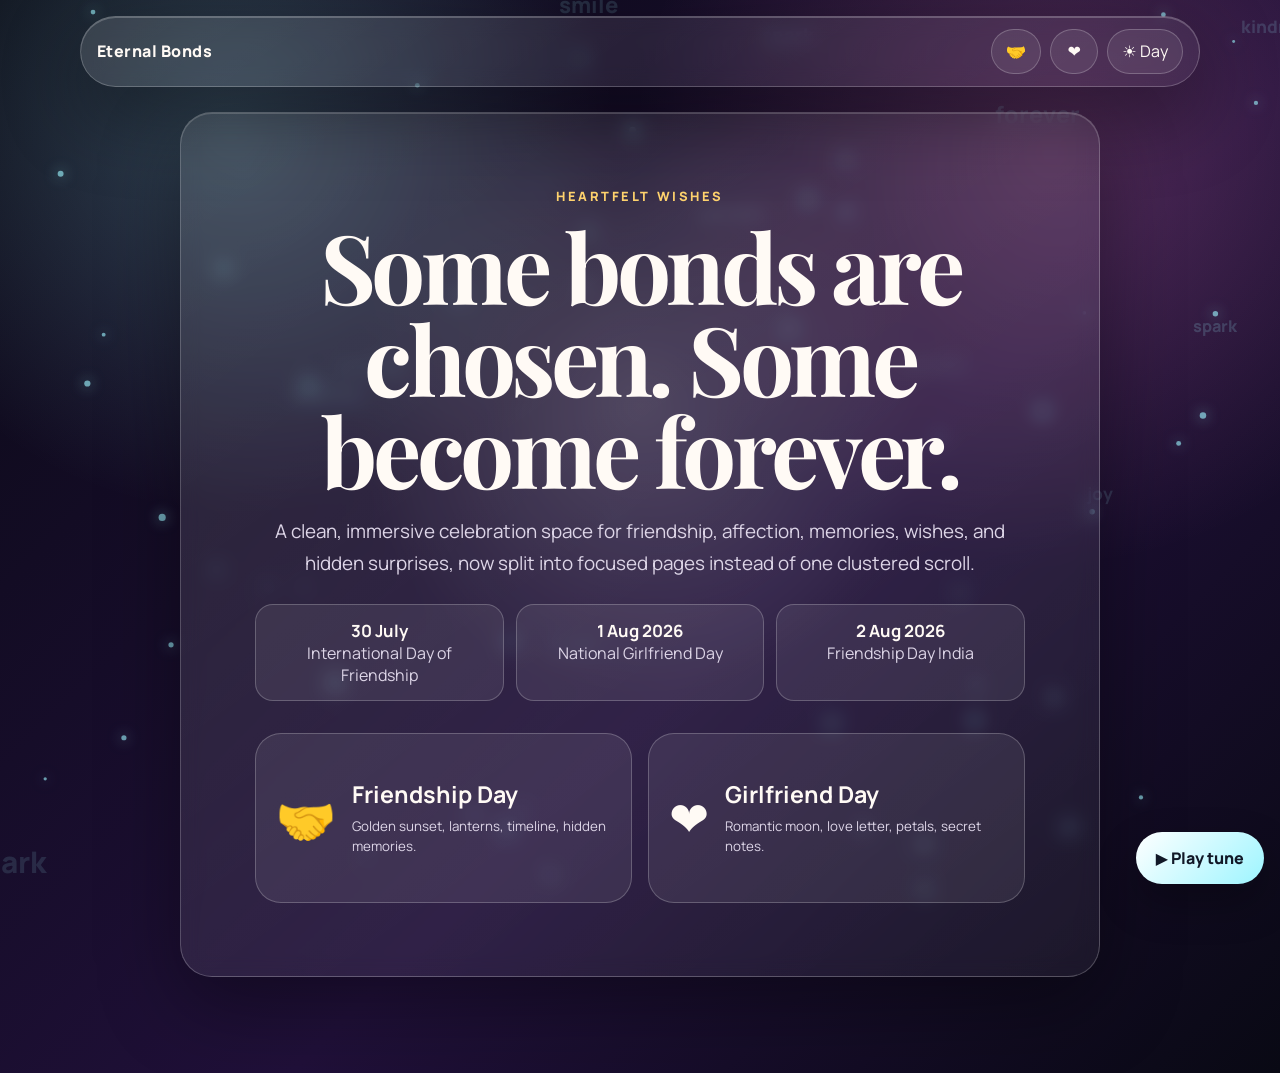
==== commit e37a47e8: "Update index.html" ====
--- a/index.html
+++ b/index.html
@@ -25,9 +25,9 @@
 
   <main class="page-shell home-shell">
     <section class="home-hero glass reveal">
-      <p class="eyebrow">Cinematic greeting experience</p>
+      <p class="eyebrow">Heartfelt Wishes</p>
       <h1>Some bonds are chosen. Some become forever.</h1>
-      <p class="lead">A clean, immersive celebration space for friendship, affection, memories, wishes, and hidden surprises—now split into focused pages instead of one clustered scroll.</p>
+      <p class="lead">A clean, immersive celebration space for friendship, affection, memories, wishes, and hidden surprises, now split into focused pages instead of one clustered scroll.</p>
       <div class="date-row" aria-label="Celebration dates">
         <span><b>30 July</b> International Day of Friendship</span>
         <span><b>1 Aug 2026</b> National Girlfriend Day</span>
--- a/styles.css
+++ b/styles.css
@@ -32,8 +32,7 @@
 body {
   margin: 0;
   min-height: 100svh;
-  min-width: 1180px;
-  overflow-x: auto;
+  overflow-x: hidden;
   color: var(--text);
   background:
     radial-gradient(circle at 18% 12%, rgba(157, 245, 255, 0.24), transparent 24rem),
@@ -76,7 +75,7 @@
   border: 1px solid var(--line);
   background: linear-gradient(145deg, var(--panel), rgba(255,255,255,0.05));
   box-shadow: var(--shadow), inset 0 1px 0 rgba(255,255,255,0.22);
-  backdrop-filter: blur(16px);
+  backdrop-filter: blur(10px);
 }
 
 .top-nav {
@@ -277,6 +276,35 @@
 .reveal { opacity: 0; transform: translateY(24px); transition: 0.55s ease; }
 .reveal.visible { opacity: 1; transform: none; }
 
+@media (max-width: 760px) {
+  .top-nav {
+    width: calc(100% - 1rem);
+    top: 0.5rem;
+    border-radius: 22px;
+    padding: 0.65rem;
+  }
+  .brand { font-size: 1rem; }
+  .nav-actions { gap: 0.35rem; }
+  .nav-icon, .theme-toggle { min-width: 40px; min-height: 38px; padding: 0.45rem 0.6rem; }
+  .page-shell {
+    width: calc(100% - 1rem);
+    padding: 5.4rem 0 5rem;
+  }
+  .home-hero, .detail-hero, .info-card, .timeline, .egg-zone, .letter-card { border-radius: 24px; }
+  .home-hero, .detail-hero { padding: 1.15rem; min-height: auto; }
+  h1 { font-size: clamp(2.45rem, 12vw, 4.1rem); line-height: 0.98; }
+  h2 { font-size: clamp(1.55rem, 8vw, 2.25rem); }
+  .eyebrow { font-size: 0.68rem; letter-spacing: 0.16em; }
+  .lead { font-size: 1rem; text-align: center; }
+  .choice-grid, .content-grid, .timeline-steps, .date-row, .date-row.compact { grid-template-columns: 1fr; }
+  .choice-card { min-height: 118px; }
+  .content-grid { gap: 0.75rem; }
+  .info-card { min-height: auto; }
+  .timeline-steps { gap: 0.5rem; }
+  .moon { opacity: 0.28; }
+  .music-control { right: 0.75rem; bottom: 0.75rem; padding: 0.75rem 0.95rem; }
+}
+
 @media (prefers-reduced-motion: reduce) {
   *, *::before, *::after { animation-duration: 0.01ms !important; animation-iteration-count: 1 !important; scroll-behavior: auto !important; transition: none !important; }
 }
